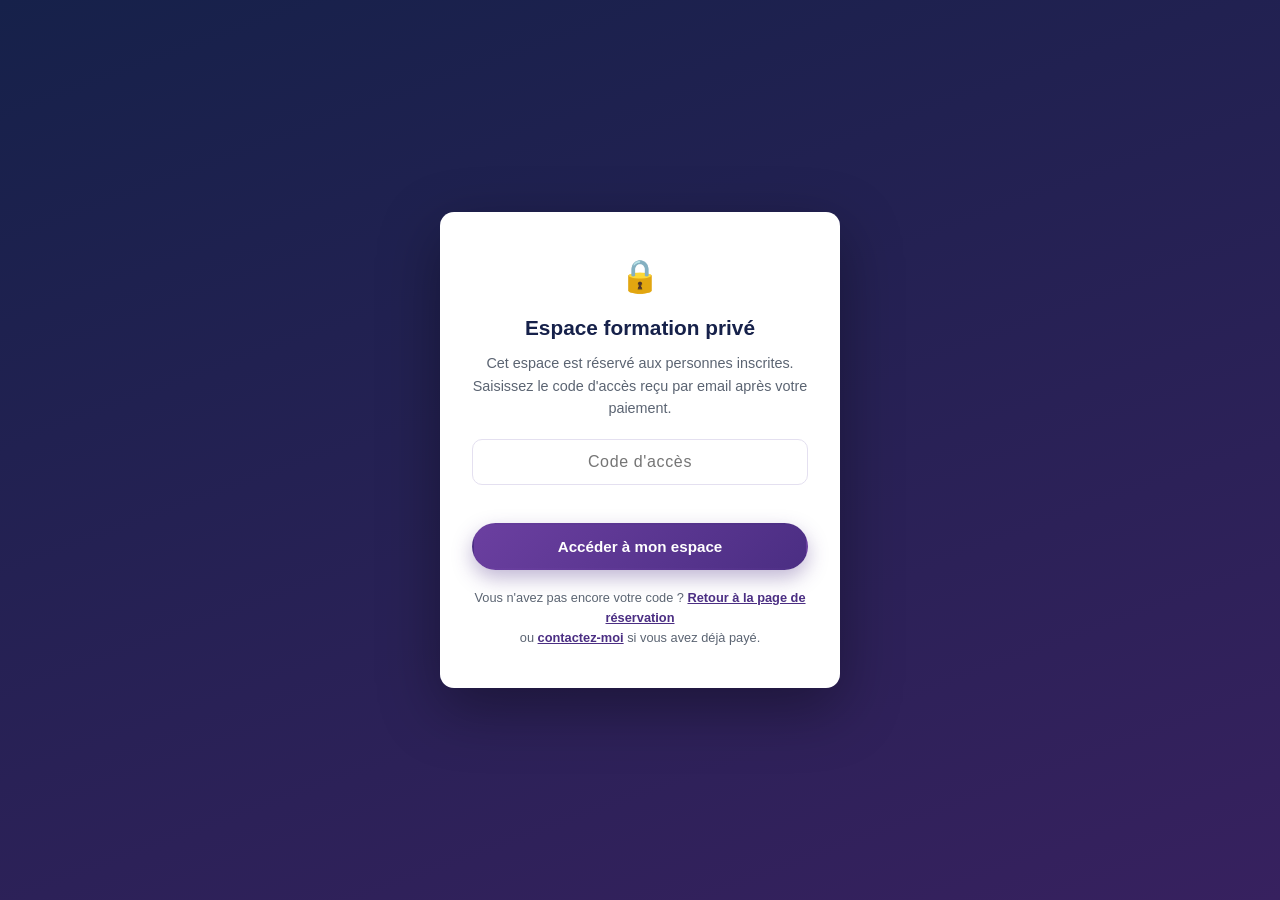
==== espace-prive/index.html @ 680560e0 "Site formation Claude Code & Fly Connectome" ====
<!DOCTYPE html>
<html lang="fr">
<head>
<meta charset="UTF-8">
<meta name="viewport" content="width=device-width, initial-scale=1.0">
<meta name="robots" content="noindex, nofollow, noarchive">
<title>Espace formation privé — michben</title>
<link rel="stylesheet" href="../assets/style.css">
<link rel="icon" href="data:,">
</head>
<body>

<!-- ================= GATE (code d'accès) ================= -->
<div id="gate" class="gate-overlay">
  <div class="gate-card">
    <div class="lock">🔒</div>
    <h1>Espace formation privé</h1>
    <p>Cet espace est réservé aux personnes inscrites. Saisissez le code d'accès reçu par email après votre paiement.</p>
    <form id="gate-form">
      <input type="text" id="gate-input" placeholder="Code d'accès" autocomplete="off" autocapitalize="characters" required>
      <div class="gate-error" id="gate-error"></div>
      <button type="submit" class="btn btn-primary btn-block">Accéder à mon espace</button>
    </form>
    <div class="gate-help">
      Vous n'avez pas encore votre code ? <a href="../index.html">Retour à la page de réservation</a><br>
      ou <a href="mailto:contact@michben.fr">contactez-moi</a> si vous avez déjà payé.
    </div>
  </div>
</div>

<!-- ================= CONTENU PRIVÉ ================= -->
<div id="content" class="private-hidden">

  <header class="private-header">
    <div class="container">
      <a href="../index.html" class="brand"><span class="rocket">🚀</span> michben — Espace formation</a>
      <div style="display:flex; gap:10px; align-items:center;">
        <a href="https://calendly.com/michben" target="_blank" rel="noopener" class="btn btn-outline-light btn-sm">📅 Réserver un créneau</a>
        <button id="logout-btn" class="btn btn-outline-light btn-sm">Se déconnecter</button>
      </div>
    </div>
  </header>

  <main class="container" style="padding-top:30px; padding-bottom:70px;">

    <div class="badge-pill">Bienvenue 👋</div>
    <h1 style="color:var(--navy); margin:0 0 8px;">Votre espace de formation</h1>
    <p style="color:var(--muted); max-width:640px;">Retrouvez ici l'intégralité des modules des deux formations, les fiches à compléter et le lien pour réserver vos séances d'accompagnement.</p>

    <nav class="tabs">
      <button class="tab-btn active" data-tab="tab-f1">💻 Formation 1 — Claude Code</button>
      <button class="tab-btn" data-tab="tab-f2">🪰 Formation 2 — Fly Connectome</button>
      <button class="tab-btn" data-tab="tab-fiches">📝 Fiches à compléter</button>
      <button class="tab-btn" data-tab="tab-suivi">📅 Suivi &amp; rendez-vous</button>
    </nav>

    <!-- ===== FORMATION 1 ===== -->
    <section id="tab-f1" class="tab-panel active">
      <div class="card" style="margin-bottom:24px;">
        <h3>🎯 Objectif de la formation</h3>
        <p style="color:var(--muted); margin:0;">Apprendre à utiliser Claude Code depuis un terminal pour comprendre un projet, créer une structure, générer ou modifier des fichiers, corriger des erreurs, écrire des tests, documenter le travail et suivre l'avancement d'un projet.</p>
      </div>
      <div class="card" style="margin-bottom:24px;">
        <h3>✅ Pré-requis</h3>
        <ul class="check-list">
          <li>Un ordinateur récent et une connexion Internet</li>
          <li>Un compte Claude compatible avec Claude Code</li>
          <li>Un terminal ou une invite de commande</li>
          <li>Un projet à créer ou un dossier de travail</li>
          <li>Aucune expérience avancée en programmation n'est exigée</li>
        </ul>
      </div>

      <details class="module" open>
        <summary><span class="m-num">Module 1</span> Comprendre l'IA et Claude Code</summary>
        <div class="m-body">
          <ul>
            <li>Intelligence artificielle générative</li>
            <li>Modèle de langage, prompt et contexte</li>
            <li>Différence entre conversation et agent de développement</li>
            <li>Notions de fichier, dossier, projet, code source et test</li>
            <li>Importance des sauvegardes et de la vérification humaine</li>
          </ul>
          <p><strong>Exemple de demande efficace :</strong></p>
          <pre><code>Analyse le dossier du projet. Explique sa structure.
Ne modifie aucun fichier pour le moment.
Indique les trois premières étapes possibles.</code></pre>
        </div>
      </details>

      <details class="module">
        <summary><span class="m-num">Module 2</span> Découvrir le terminal</summary>
        <div class="m-body">
          <ul>
            <li>Ouvrir le terminal et identifier le dossier actuel</li>
            <li>Se déplacer dans les dossiers</li>
            <li>Créer un dossier de projet</li>
            <li>Lancer une commande et comprendre une erreur simple</li>
          </ul>
          <p><strong>Commandes de base :</strong></p>
          <pre><code>pwd                  # afficher le dossier actuel
ls                   # afficher le contenu
dir                  # équivalent courant sous Windows
cd nom-du-dossier    # entrer dans un dossier
cd ..                # revenir au dossier parent
mkdir mon-projet     # créer un dossier</code></pre>
        </div>
      </details>

      <details class="module">
        <summary><span class="m-num">Module 3</span> Installation de Claude Code</summary>
        <div class="m-body">
          <p><strong>macOS, Linux ou WSL</strong></p>
          <pre><code>curl -fsSL https://claude.ai/install.sh | bash</code></pre>
          <p><strong>Windows PowerShell</strong></p>
          <pre><code>irm https://claude.ai/install.ps1 | iex</code></pre>
          <p><strong>Windows CMD</strong></p>
          <pre><code>curl -fsSL https://claude.ai/install.cmd -o install.cmd && install.cmd && del install.cmd</code></pre>
          <p><strong>Autres méthodes possibles</strong></p>
          <pre><code>winget install Anthropic.ClaudeCode
brew install --cask claude-code</code></pre>
          <p><strong>Vérification</strong></p>
          <pre><code>claude --version
claude doctor</code></pre>
          <p style="font-size:0.85rem;">Les commandes et conditions d'accès peuvent évoluer : vérifiez la documentation officielle le jour de l'installation.</p>
        </div>
      </details>

      <details class="module">
        <summary><span class="m-num">Module 4</span> Première utilisation</summary>
        <div class="m-body">
          <pre><code>claude</code></pre>
          <p><strong>Exemples de demandes :</strong></p>
          <ul>
            <li>Explique-moi ce que fait ce projet</li>
            <li>Présente-moi la structure des dossiers</li>
            <li>Quelles technologies sont utilisées ?</li>
            <li>Ne modifie aucun fichier. Commence par analyser le projet.</li>
          </ul>
        </div>
      </details>

      <details class="module">
        <summary><span class="m-num">Module 5</span> Déterminer le projet</summary>
        <div class="m-body">
          <p>Avant de créer, on définit le nom, l'objectif, le public, les fonctionnalités, les contraintes et la première version réaliste du projet.</p>
          <p><em>Exemple : une application de tâches permettant d'ajouter, afficher et terminer des tâches. Les notifications et la synchronisation pourront être ajoutées plus tard.</em></p>
        </div>
      </details>

      <details class="module">
        <summary><span class="m-num">Module 6</span> Créer et configurer le projet</summary>
        <div class="m-body">
          <pre><code>mkdir mon-premier-projet
cd mon-premier-projet
claude</code></pre>
          <p><strong>Prompt de démarrage recommandé :</strong></p>
          <pre><code>Tu es mon assistant de développement.
Je suis débutant en informatique. Analyse le dossier actuel sans modifier de fichier.
Mon objectif est de créer une application simple de gestion de tâches.
Propose une structure, les technologies adaptées et les difficultés possibles.
Attends ma validation avant de créer ou modifier des fichiers.</code></pre>
          <p><strong>Fichier CLAUDE.md recommandé :</strong></p>
          <pre><code># Instructions du projet
- Expliquer les modifications avant de les appliquer.
- Ne jamais supprimer un fichier sans confirmation.
- Écrire du code compréhensible par un débutant.
- Mettre à jour la documentation.
- Exécuter les tests après chaque modification importante.
- Signaler les erreurs sans les dissimuler.</code></pre>
        </div>
      </details>

      <details class="module">
        <summary><span class="m-num">Module 7</span> Formuler de bonnes demandes</summary>
        <div class="m-body">
          <p>Une bonne demande contient le contexte, l'objectif, les contraintes, le résultat attendu et une demande de validation.</p>
          <pre><code>Contexte : application de gestion de tâches.
Objectif : ajouter un filtre pour les tâches terminées.
Contraintes : conserver l'interface et ne pas modifier la base de données.
Résultat : code, explication, test et mise à jour du README.
Commence par analyser les fichiers et proposer un plan.</code></pre>
        </div>
      </details>

      <details class="module">
        <summary><span class="m-num">Module 8</span> Exercices pratiques</summary>
        <div class="m-body">
          <p><strong>Exercice 1 — Créer une page d'accueil</strong></p>
          <pre><code>Crée une page d'accueil simple avec un titre, une description,
un bouton principal et une mise en page adaptée aux petits écrans.</code></pre>
          <p><strong>Exercice 2 — Ajouter un formulaire</strong></p>
          <pre><code>Ajoute un formulaire de création de tâche.
Refuse les tâches vides, affiche un message clair et ajoute un test.</code></pre>
          <p><strong>Exercice 3 — Corriger une erreur</strong></p>
          <pre><code>Une tâche vide peut être enregistrée. Analyse la cause,
propose une correction et ajoute un test correspondant.</code></pre>
        </div>
      </details>

      <details class="module">
        <summary><span class="m-num">Module 9</span> Tests et vérification</summary>
        <div class="m-body">
          <ul>
            <li>Analyser les tests existants</li>
            <li>Exécuter les tests</li>
            <li>Ajouter des tests pour les fonctionnalités principales</li>
            <li>Vérifier qu'une modification ne casse pas l'existant</li>
            <li>Demander une explication simple en cas d'erreur</li>
          </ul>
        </div>
      </details>

      <details class="module">
        <summary><span class="m-num">Module 10</span> Suivi du projet et Git</summary>
        <div class="m-body">
          <table>
            <tr><th>Élément</th><th>Statut</th><th>Commentaire</th></tr>
            <tr><td>Définition du projet</td><td>Terminé</td><td>Objectif validé</td></tr>
            <tr><td>Structure des dossiers</td><td>En cours</td><td>À vérifier</td></tr>
            <tr><td>Page d'accueil</td><td>À faire</td><td>Première fonctionnalité</td></tr>
            <tr><td>Tests</td><td>À faire</td><td>Prévoir trois tests</td></tr>
            <tr><td>Documentation</td><td>En cours</td><td>README à compléter</td></tr>
          </table>
          <pre><code>git init
git status
git add .
git commit -m "Création initiale du projet"</code></pre>
          <p><strong>Commandes Claude Code utiles :</strong></p>
          <pre><code>/help
/clear
/login
/exit

claude
claude "explique ce projet"
claude -p "explique cette fonction"
claude -c
claude -r</code></pre>
        </div>
      </details>

      <div class="card" style="border-color: var(--red);">
        <h3>🛡️ Sécurité</h3>
        <ul class="check-list">
          <li>Ne jamais partager une clé API ou un mot de passe</li>
          <li>Vérifier les fichiers avant une suppression</li>
          <li>Faire une sauvegarde avant une modification importante</li>
          <li>Ne pas exécuter aveuglément une commande inconnue</li>
          <li>Contrôler les modifications générées par l'IA</li>
          <li>Tester le projet après chaque étape</li>
        </ul>
      </div>
    </section>

    <!-- ===== FORMATION 2 ===== -->
    <section id="tab-f2" class="tab-panel">
      <div class="card" style="margin-bottom:24px;">
        <h3>ℹ️ Clarification</h3>
        <p style="color:var(--muted); margin:0;">Le terme « Fly Connectome » peut désigner les données de connectome de la drosophile, l'écosystème FlyWire, un modèle de simulation ou un environnement logiciel spécifique. Ce support présente les principes généraux du connectome de la mouche et de l'IA bio-inspirée. L'environnement exact est précisé ensemble lors de la préparation de la formation.</p>
      </div>

      <div class="card" style="margin-bottom:24px;">
        <h3>🎯 Objectifs</h3>
        <ul class="check-list">
          <li>Comprendre ce qu'est un connectome</li>
          <li>Représenter des connexions neuronales sous forme de graphe</li>
          <li>Comprendre les principes de l'IA bio-inspirée</li>
          <li>Installer et explorer un environnement de travail</li>
          <li>Réaliser une première simulation guidée</li>
          <li>Comprendre l'apprentissage par imitation et par renforcement</li>
          <li>Identifier les limites scientifiques et techniques</li>
        </ul>
      </div>

      <details class="module" open>
        <summary><span class="m-num">Module 1</span> Comprendre le connectome</summary>
        <div class="m-body">
          <p>Un connectome représente les connexions entre les neurones d'un système nerveux. On peut le comparer à une carte : les neurones sont les villes, les synapses sont les routes et les flèches indiquent le sens de circulation. Cette carte ne décrit cependant pas toute l'activité biologique du cerveau.</p>
          <pre><code>G = (V, E)

V  : ensemble des neurones
E  : ensemble des connexions
Wij : poids ou importance d'une connexion entre i et j</code></pre>
        </div>
      </details>

      <details class="module">
        <summary><span class="m-num">Module 2</span> IA bio-inspirée</summary>
        <div class="m-body">
          <table>
            <tr><th>Biologie</th><th>Représentation informatique simplifiée</th></tr>
            <tr><td>Neurone</td><td>Nœud du graphe</td></tr>
            <tr><td>Synapse</td><td>Arête ou connexion</td></tr>
            <tr><td>Signal neuronal</td><td>Valeur numérique</td></tr>
            <tr><td>Neurone sensoriel</td><td>Entrée du modèle</td></tr>
            <tr><td>Neurone moteur</td><td>Sortie du modèle</td></tr>
            <tr><td>Mouvement</td><td>Action simulée</td></tr>
            <tr><td>Récompense</td><td>Signal d'apprentissage</td></tr>
          </table>
        </div>
      </details>

      <details class="module">
        <summary><span class="m-num">Module 3</span> Architecture simplifiée</summary>
        <div class="m-body">
          <pre><code>Observation de l'environnement
        ↓
  Encodage numérique
        ↓
  Neurones afférents
        ↓
  Propagation dans le graphe
        ↓
  Neurones intrinsèques
        ↓
  Neurones efférents
        ↓
  Actions motrices
        ↓
  Mouche virtuelle</code></pre>
          <p>Les neurones afférents reçoivent les informations sensorielles, les neurones intrinsèques traitent et transmettent les informations, et les neurones efférents produisent les commandes motrices.</p>
        </div>
      </details>

      <details class="module">
        <summary><span class="m-num">Module 4</span> Installation de l'environnement</summary>
        <div class="m-body">
          <p>La procédure exacte dépend du logiciel ou du dépôt utilisé (système d'exploitation, mémoire, processeur, carte graphique, pilotes, version de Python, accès aux données, espace disque).</p>
          <pre><code>python -m venv fly-connectome-env

# Windows PowerShell
fly-connectome-env\Scripts\Activate.ps1

# macOS / Linux
source fly-connectome-env/bin/activate

python -m pip install --upgrade pip</code></pre>
          <p><strong>Organisation recommandée :</strong></p>
          <pre><code>fly-connectome-project/
├── README.md
├── requirements.txt
├── data/
├── notebooks/
├── src/
├── models/
├── results/
├── scripts/
└── docs/</code></pre>
        </div>
      </details>

      <details class="module">
        <summary><span class="m-num">Module 5</span> Projet pédagogique simplifié</summary>
        <div class="m-body">
          <p><strong>Projet proposé :</strong> construire un mini-agent inspiré d'un circuit neuronal de mouche, capable de choisir entre avancer, tourner à gauche ou tourner à droite dans un environnement simple.</p>
          <p><strong>Entrées :</strong> distance devant l'agent, obstacle à gauche, obstacle à droite, direction cible.<br>
          <strong>Sorties :</strong> avancer, tourner à gauche, tourner à droite ou s'arrêter.</p>
          <ul>
            <li>Créer le graphe</li>
            <li>Définir les connexions</li>
            <li>Envoyer une observation</li>
            <li>Propager l'information</li>
            <li>Produire une action</li>
            <li>Simuler le déplacement</li>
            <li>Mesurer la réussite</li>
            <li>Améliorer les poids</li>
          </ul>
          <pre><code>observation = lire_observation()
signal_sensoriel = encoder(observation)
message = matrice_connectome @ etat_neuronal
etat_neuronal = mise_a_jour(message, signal_sensoriel)
action = decoder(etat_neuronal)
environnement.executer(action)
recompense = environnement.calculer_recompense()</code></pre>
        </div>
      </details>

      <details class="module">
        <summary><span class="m-num">Module 6</span> Apprentissage</summary>
        <div class="m-body">
          <p>L'apprentissage <strong>par imitation</strong> reproduit les actions d'un contrôleur existant. L'apprentissage <strong>par renforcement</strong> fonctionne par cycles : observation, action, réaction de l'environnement, récompense et ajustement du comportement.</p>
          <p><em>Exemple : une trajectoire stable reçoit une récompense positive, tandis qu'une collision ou une perte d'équilibre entraîne une pénalité.</em></p>
        </div>
      </details>

      <details class="module">
        <summary><span class="m-num">Module 7</span> Visualisation et expérimentation</summary>
        <div class="m-body">
          <p>La visualisation aide à repérer les neurones, les groupes fonctionnels, les connexions principales et la circulation de l'information. Elle ne constitue pas à elle seule une preuve scientifique.</p>
          <p>Chaque expérience doit préciser une question, une hypothèse, une configuration, une mesure et une conclusion.</p>
          <table>
            <tr><th>Modèle</th><th>Structure</th></tr>
            <tr><td>A</td><td>Graphe inspiré du connectome</td></tr>
            <tr><td>B</td><td>Graphe aléatoire</td></tr>
            <tr><td>C</td><td>Réseau dense classique</td></tr>
          </table>
          <p style="font-size:0.85rem;">Mesures possibles : temps d'apprentissage, erreur de trajectoire, stabilité du mouvement, nombre d'épisodes réussis, mémoire utilisée, temps de calcul.</p>
        </div>
      </details>

      <details class="module">
        <summary><span class="m-num">Module 8</span> Limites</summary>
        <div class="m-body">
          <ul>
            <li>Un connectome décrit une structure, pas toute l'activité cérébrale</li>
            <li>Les données biologiques peuvent être incomplètes ou évoluer</li>
            <li>Une simulation n'est pas un cerveau réel</li>
            <li>Les performances dépendent des données et de l'entraînement</li>
            <li>La puissance informatique nécessaire peut être importante</li>
            <li>Le terme Fly Connectome doit être défini précisément selon le projet</li>
          </ul>
        </div>
      </details>
    </section>

    <!-- ===== FICHES ===== -->
    <section id="tab-fiches" class="tab-panel">
      <div class="card" style="margin-bottom:24px; display:flex; justify-content:space-between; align-items:center; flex-wrap:wrap; gap:12px;">
        <div>
          <h3 style="margin-bottom:4px;">📝 Vos fiches de formation</h3>
          <p style="color:var(--muted); margin:0; font-size:0.9rem;">Elles se sauvegardent automatiquement dans votre navigateur. Téléchargez-les à tout moment.</p>
        </div>
        <div style="text-align:right;">
          <button id="download-fiches" class="btn btn-primary btn-sm">⬇️ Télécharger mes fiches</button>
          <div class="save-hint" id="fiches-save-hint"></div>
        </div>
      </div>

      <div class="fiche-card">
        <h3>Fiche de préparation</h3>
        <p class="fiche-desc">À remplir avant votre première séance.</p>
        <div class="fiche-field"><label>Système d'exploitation</label><input type="text" data-fiche-field="prep_os"></div>
        <div class="fiche-field"><label>Niveau en informatique</label><input type="text" data-fiche-field="prep_niveau"></div>
        <div class="fiche-field"><label>Compte Claude disponible</label><input type="text" data-fiche-field="prep_compte"></div>
        <div class="fiche-field"><label>Projet souhaité</label><input type="text" data-fiche-field="prep_projet"></div>
        <div class="fiche-field"><label>Logiciel ou dépôt Fly Connectome utilisé</label><input type="text" data-fiche-field="prep_fly"></div>
        <div class="fiche-field"><label>Carte graphique disponible</label><input type="text" data-fiche-field="prep_gpu"></div>
        <div class="fiche-field"><label>Objectif de la formation</label><textarea rows="2" data-fiche-field="prep_objectif"></textarea></div>
      </div>

      <div class="fiche-card">
        <h3>Fiche de détermination du projet</h3>
        <div class="fiche-field"><label>Nom du projet</label><input type="text" data-fiche-field="det_nom"></div>
        <div class="fiche-field"><label>Objectif</label><textarea rows="2" data-fiche-field="det_objectif"></textarea></div>
        <div class="fiche-field"><label>Public concerné</label><input type="text" data-fiche-field="det_public"></div>
        <div class="fiche-field"><label>Problème résolu</label><textarea rows="2" data-fiche-field="det_probleme"></textarea></div>
        <div class="fiche-field"><label>Fonctionnalités principales</label><textarea rows="2" data-fiche-field="det_fonctionnalites"></textarea></div>
        <div class="fiche-field"><label>Contraintes</label><textarea rows="2" data-fiche-field="det_contraintes"></textarea></div>
        <div class="fiche-field"><label>Risques</label><textarea rows="2" data-fiche-field="det_risques"></textarea></div>
        <div class="fiche-field"><label>Première version</label><textarea rows="2" data-fiche-field="det_v1"></textarea></div>
        <div class="fiche-field"><label>Améliorations futures</label><textarea rows="2" data-fiche-field="det_futures"></textarea></div>
      </div>

      <div class="fiche-card">
        <h3>Fiche de suivi de séance</h3>
        <div class="fiche-field"><label>Date</label><input type="text" data-fiche-field="suivi_date"></div>
        <div class="fiche-field"><label>Objectif de la séance</label><input type="text" data-fiche-field="suivi_objectif"></div>
        <div class="fiche-field"><label>Travail effectué</label><textarea rows="2" data-fiche-field="suivi_travail"></textarea></div>
        <div class="fiche-field"><label>Fichiers modifiés</label><input type="text" data-fiche-field="suivi_fichiers"></div>
        <div class="fiche-field"><label>Tests réalisés</label><input type="text" data-fiche-field="suivi_tests"></div>
        <div class="fiche-field"><label>Problèmes rencontrés</label><textarea rows="2" data-fiche-field="suivi_problemes"></textarea></div>
        <div class="fiche-field"><label>Solutions appliquées</label><textarea rows="2" data-fiche-field="suivi_solutions"></textarea></div>
        <div class="fiche-field"><label>Prochaine étape</label><input type="text" data-fiche-field="suivi_prochaine"></div>
      </div>

      <div class="fiche-card">
        <h3>Fiche de demande à l'IA</h3>
        <p class="fiche-desc">À remplir avant de formuler une demande à Claude Code — vous pouvez ensuite copier ce contenu dans votre terminal.</p>
        <div class="fiche-field"><label>Contexte</label><textarea rows="2" data-fiche-field="ia_contexte"></textarea></div>
        <div class="fiche-field"><label>Objectif</label><textarea rows="2" data-fiche-field="ia_objectif"></textarea></div>
        <div class="fiche-field"><label>Fichiers concernés</label><input type="text" data-fiche-field="ia_fichiers"></div>
        <div class="fiche-field"><label>Contraintes</label><textarea rows="2" data-fiche-field="ia_contraintes"></textarea></div>
        <div class="fiche-field"><label>Résultat souhaité</label><textarea rows="2" data-fiche-field="ia_resultat"></textarea></div>
        <div class="fiche-field"><label>Niveau d'explication souhaité</label><input type="text" data-fiche-field="ia_niveau"></div>
        <div class="fiche-field"><label>Modification immédiate (Oui / Non)</label><input type="text" data-fiche-field="ia_modif"></div>
      </div>
    </section>

    <!-- ===== SUIVI ===== -->
    <section id="tab-suivi" class="tab-panel">
      <div class="card" style="text-align:center; padding:44px 30px;">
        <h3 style="justify-content:center;">📅 Réserver une séance d'accompagnement</h3>
        <p style="color:var(--muted); max-width:480px; margin:0 auto 22px;">Planifiez vos séances de formation ou de suivi directement via Calendly.</p>
        <a href="https://calendly.com/michben" target="_blank" rel="noopener" class="btn btn-primary">📅 Ouvrir Calendly</a>
      </div>
      <div class="card" style="margin-top:22px;">
        <h3>✉️ Besoin d'aide ?</h3>
        <p style="color:var(--muted); margin:0;">Pour toute question sur la formation ou votre accès, écrivez à <a href="mailto:contact@michben.fr" style="color:var(--purple); font-weight:700;">contact@michben.fr</a>.</p>
      </div>
    </section>

  </main>
</div>

<script src="app.js"></script>
</body>
</html>
---- assets/style.css ----
:root {
  --purple: #4B2E83;
  --purple-dark: #37215F;
  --purple-light: #6B3FA0;
  --navy: #16214A;
  --green: #1E8E3E;
  --red: #C62828;
  --bg: #FFFFFF;
  --bg-soft: #F5F3FA;
  --bg-navy: #101a38;
  --text: #1F2430;
  --muted: #5B6472;
  --border: #E4E0F0;
  --radius: 14px;
  --shadow: 0 10px 30px rgba(27, 16, 63, 0.10);
}

* { box-sizing: border-box; }

html { scroll-behavior: smooth; }

body {
  margin: 0;
  font-family: -apple-system, BlinkMacSystemFont, "Segoe UI", Roboto, Helvetica, Arial, sans-serif;
  color: var(--text);
  background: var(--bg);
  line-height: 1.55;
}

img { max-width: 100%; display: block; }
a { color: inherit; }

.container {
  width: 100%;
  max-width: 1080px;
  margin: 0 auto;
  padding: 0 20px;
}

/* Header */
.site-header {
  position: sticky;
  top: 0;
  z-index: 50;
  background: rgba(255,255,255,0.92);
  backdrop-filter: blur(8px);
  border-bottom: 1px solid var(--border);
}
.site-header .container {
  display: flex;
  align-items: center;
  justify-content: space-between;
  height: 68px;
}
.brand {
  display: flex;
  align-items: center;
  gap: 8px;
  font-weight: 800;
  font-size: 1.15rem;
  color: var(--navy);
  text-decoration: none;
}
.brand .rocket { font-size: 1.2rem; }
.nav-links {
  display: flex;
  gap: 26px;
  list-style: none;
  margin: 0;
  padding: 0;
}
.nav-links a {
  text-decoration: none;
  color: var(--navy);
  font-weight: 600;
  font-size: 0.95rem;
}
.nav-links a:hover { color: var(--purple); }
.nav-cta { display: flex; gap: 10px; align-items: center; }
.nav-toggle { display: none; }

@media (max-width: 760px) {
  .nav-links { display: none; }
}

/* Buttons */
.btn {
  display: inline-flex;
  align-items: center;
  justify-content: center;
  gap: 8px;
  padding: 13px 22px;
  border-radius: 999px;
  font-weight: 700;
  font-size: 0.95rem;
  text-decoration: none;
  border: 2px solid transparent;
  cursor: pointer;
  transition: transform 0.15s ease, box-shadow 0.15s ease, opacity 0.15s ease;
  white-space: nowrap;
}
.btn:hover { transform: translateY(-1px); }
.btn-primary {
  background: linear-gradient(135deg, var(--purple-light), var(--purple));
  color: #fff;
  box-shadow: 0 8px 20px rgba(75,46,131,0.35);
}
.btn-primary:hover { box-shadow: 0 12px 26px rgba(75,46,131,0.45); }
.btn-secondary {
  background: #fff;
  color: var(--navy);
  border-color: var(--border);
}
.btn-secondary:hover { border-color: var(--purple); color: var(--purple); }
.btn-outline-light {
  background: transparent;
  color: #fff;
  border-color: rgba(255,255,255,0.55);
}
.btn-outline-light:hover { background: rgba(255,255,255,0.12); }
.btn-block { width: 100%; }
.btn-sm { padding: 9px 16px; font-size: 0.85rem; }

/* Hero */
.hero {
  background: radial-gradient(1100px 500px at 50% -10%, rgba(107,63,160,0.18), transparent),
              linear-gradient(180deg, #ffffff, var(--bg-soft));
  padding: 68px 0 60px;
  text-align: center;
}
.eyebrow {
  display: inline-flex;
  align-items: center;
  gap: 8px;
  background: #fff;
  border: 1px solid var(--border);
  color: var(--purple);
  font-weight: 700;
  font-size: 0.82rem;
  padding: 6px 14px;
  border-radius: 999px;
  margin-bottom: 18px;
  box-shadow: var(--shadow);
}
.hero h1 {
  font-size: clamp(1.9rem, 4.2vw, 3rem);
  line-height: 1.15;
  margin: 0 0 16px;
  color: var(--navy);
  font-weight: 800;
}
.hero h1 .accent { color: var(--purple); }
.hero p.lead {
  max-width: 640px;
  margin: 0 auto 30px;
  font-size: 1.1rem;
  color: var(--muted);
}
.hero-ctas {
  display: flex;
  gap: 14px;
  justify-content: center;
  flex-wrap: wrap;
  margin-bottom: 18px;
}
.hero-note {
  font-size: 0.85rem;
  color: var(--muted);
}

/* Sections */
section { padding: 70px 0; }
.section-soft { background: var(--bg-soft); }
.section-head {
  text-align: center;
  max-width: 640px;
  margin: 0 auto 44px;
}
.section-head .tag {
  color: var(--purple);
  font-weight: 700;
  font-size: 0.82rem;
  text-transform: uppercase;
  letter-spacing: 0.06em;
}
.section-head h2 {
  font-size: clamp(1.5rem, 3vw, 2.1rem);
  color: var(--navy);
  margin: 8px 0 10px;
  font-weight: 800;
}
.section-head p { color: var(--muted); margin: 0; }

/* Grids / cards */
.grid-2 { display: grid; grid-template-columns: 1fr 1fr; gap: 22px; }
.grid-3 { display: grid; grid-template-columns: repeat(3, 1fr); gap: 22px; }
.grid-4 { display: grid; grid-template-columns: repeat(4, 1fr); gap: 18px; }
@media (max-width: 900px) {
  .grid-3 { grid-template-columns: 1fr; }
  .grid-2 { grid-template-columns: 1fr; }
  .grid-4 { grid-template-columns: 1fr 1fr; }
}

.card {
  background: #fff;
  border: 1px solid var(--border);
  border-radius: var(--radius);
  padding: 28px;
  box-shadow: var(--shadow);
}
.card h3 {
  color: var(--navy);
  margin: 0 0 12px;
  font-size: 1.2rem;
  display: flex;
  align-items: center;
  gap: 10px;
}
.card ul { margin: 0; padding-left: 1.1em; color: var(--muted); }
.card ul li { margin-bottom: 6px; }
.icon-badge {
  width: 40px;
  height: 40px;
  border-radius: 12px;
  display: inline-flex;
  align-items: center;
  justify-content: center;
  font-size: 1.2rem;
  background: var(--bg-soft);
  flex-shrink: 0;
}

/* Public checklist */
.check-list { list-style: none; margin: 0; padding: 0; }
.check-list li {
  display: flex;
  gap: 10px;
  align-items: flex-start;
  margin-bottom: 10px;
  color: var(--text);
}
.check-list li::before {
  content: "✓";
  color: var(--green);
  font-weight: 800;
  flex-shrink: 0;
}

/* Pricing */
.price-card {
  position: relative;
  background: #fff;
  border: 1px solid var(--border);
  border-radius: var(--radius);
  padding: 30px 26px;
  box-shadow: var(--shadow);
  display: flex;
  flex-direction: column;
  text-align: center;
}
.price-card.featured {
  border: 2px solid var(--purple);
  transform: translateY(-6px);
}
.price-badge {
  position: absolute;
  top: -14px;
  left: 50%;
  transform: translateX(-50%);
  background: var(--red);
  color: #fff;
  font-size: 0.75rem;
  font-weight: 800;
  padding: 5px 14px;
  border-radius: 999px;
  white-space: nowrap;
}
.price-card h3 { color: var(--navy); margin: 6px 0 4px; font-size: 1.1rem; }
.price-card .price {
  font-size: 2.4rem;
  font-weight: 800;
  color: var(--purple);
  margin: 10px 0 2px;
}
.price-card .price small { font-size: 1rem; color: var(--muted); font-weight: 600; }
.price-card .old-price {
  color: var(--muted);
  text-decoration: line-through;
  font-size: 0.95rem;
}
.price-card ul {
  list-style: none;
  padding: 0;
  margin: 18px 0 22px;
  text-align: left;
  color: var(--muted);
  flex-grow: 1;
}
.price-card ul li {
  padding: 6px 0;
  border-bottom: 1px dashed var(--border);
}
.price-card ul li:last-child { border-bottom: none; }

/* Steps */
.steps { display: grid; grid-template-columns: repeat(4, 1fr); gap: 20px; }
@media (max-width: 900px) { .steps { grid-template-columns: 1fr 1fr; } }
@media (max-width: 560px) { .steps { grid-template-columns: 1fr; } }
.step {
  background: #fff;
  border: 1px solid var(--border);
  border-radius: var(--radius);
  padding: 22px;
  text-align: center;
}
.step .num {
  width: 34px; height: 34px;
  border-radius: 50%;
  background: var(--purple);
  color: #fff;
  display: inline-flex;
  align-items: center;
  justify-content: center;
  font-weight: 800;
  margin-bottom: 12px;
}
.step h4 { margin: 0 0 6px; color: var(--navy); font-size: 1rem; }
.step p { margin: 0; color: var(--muted); font-size: 0.9rem; }

/* CTA banner */
.cta-banner {
  background: linear-gradient(135deg, var(--navy), var(--purple-dark));
  color: #fff;
  border-radius: 20px;
  padding: 50px 34px;
  text-align: center;
}
.cta-banner h2 { margin: 0 0 12px; font-size: clamp(1.4rem, 3vw, 2rem); }
.cta-banner p { color: rgba(255,255,255,0.82); max-width: 560px; margin: 0 auto 26px; }

/* FAQ */
.faq-item {
  border: 1px solid var(--border);
  border-radius: 12px;
  margin-bottom: 12px;
  overflow: hidden;
  background: #fff;
}
.faq-item summary {
  padding: 16px 20px;
  font-weight: 700;
  color: var(--navy);
  cursor: pointer;
  list-style: none;
  display: flex;
  justify-content: space-between;
  align-items: center;
}
.faq-item summary::-webkit-details-marker { display: none; }
.faq-item summary::after { content: "+"; color: var(--purple); font-size: 1.3rem; }
.faq-item[open] summary::after { content: "−"; }
.faq-item .faq-body { padding: 0 20px 18px; color: var(--muted); }

/* Footer */
.site-footer {
  background: var(--bg-navy);
  color: rgba(255,255,255,0.75);
  padding: 46px 0 30px;
  font-size: 0.9rem;
}
.footer-grid {
  display: flex;
  justify-content: space-between;
  gap: 24px;
  flex-wrap: wrap;
  margin-bottom: 22px;
}
.footer-grid .brand { color: #fff; }
.footer-note {
  border-top: 1px solid rgba(255,255,255,0.12);
  padding-top: 18px;
  font-size: 0.8rem;
  color: rgba(255,255,255,0.55);
}
.site-footer a { text-decoration: none; }
.site-footer a:hover { color: #fff; }

.badge-pill {
  display: inline-block;
  background: var(--bg-soft);
  color: var(--purple);
  font-weight: 700;
  font-size: 0.75rem;
  padding: 4px 10px;
  border-radius: 999px;
  margin-bottom: 10px;
}

/* ---- Espace privé : passcode gate ---- */
.gate-overlay {
  position: fixed;
  inset: 0;
  z-index: 200;
  display: flex;
  align-items: center;
  justify-content: center;
  background: linear-gradient(160deg, var(--navy), var(--purple-dark));
  padding: 20px;
}
.gate-card {
  background: #fff;
  border-radius: var(--radius);
  padding: 40px 32px;
  max-width: 400px;
  width: 100%;
  text-align: center;
  box-shadow: 0 20px 60px rgba(0,0,0,0.35);
}
.gate-card .lock { font-size: 2rem; margin-bottom: 10px; }
.gate-card h1 { font-size: 1.3rem; color: var(--navy); margin: 0 0 8px; }
.gate-card p { color: var(--muted); font-size: 0.9rem; margin: 0 0 20px; }
.gate-card input[type="text"], .gate-card input[type="password"] {
  width: 100%;
  padding: 13px 16px;
  border: 1px solid var(--border);
  border-radius: 10px;
  font-size: 1rem;
  margin-bottom: 12px;
  text-align: center;
  letter-spacing: 0.04em;
}
.gate-card input:focus { outline: 2px solid var(--purple-light); }
.gate-error {
  color: var(--red);
  font-size: 0.85rem;
  min-height: 18px;
  margin-bottom: 8px;
}
.gate-help {
  margin-top: 18px;
  font-size: 0.8rem;
  color: var(--muted);
}
.gate-help a { color: var(--purple); font-weight: 600; }

/* ---- Espace privé : layout ---- */
.private-hidden { display: none !important; }
.private-header {
  background: var(--navy);
  color: #fff;
  padding: 16px 0;
}
.private-header .container {
  display: flex;
  align-items: center;
  justify-content: space-between;
  flex-wrap: wrap;
  gap: 12px;
}
.private-header .brand { color: #fff; }
.tabs {
  display: flex;
  gap: 8px;
  flex-wrap: wrap;
  margin: 26px 0 34px;
  border-bottom: 1px solid var(--border);
  padding-bottom: 14px;
}
.tab-btn {
  background: var(--bg-soft);
  border: 1px solid var(--border);
  color: var(--navy);
  font-weight: 700;
  font-size: 0.88rem;
  padding: 10px 18px;
  border-radius: 999px;
  cursor: pointer;
}
.tab-btn.active {
  background: var(--purple);
  color: #fff;
  border-color: var(--purple);
}
.tab-panel { display: none; }
.tab-panel.active { display: block; }

.module {
  background: #fff;
  border: 1px solid var(--border);
  border-radius: 12px;
  margin-bottom: 12px;
  overflow: hidden;
}
.module summary {
  padding: 16px 20px;
  font-weight: 700;
  color: var(--navy);
  cursor: pointer;
  list-style: none;
  display: flex;
  align-items: center;
  gap: 10px;
}
.module summary::-webkit-details-marker { display: none; }
.module summary .m-num {
  background: var(--bg-soft);
  color: var(--purple);
  font-size: 0.8rem;
  font-weight: 800;
  padding: 3px 9px;
  border-radius: 999px;
}
.module .m-body { padding: 0 20px 20px 20px; color: var(--text); }
.module .m-body ul { padding-left: 1.1em; color: var(--muted); }
.module .m-body p { color: var(--muted); }
.module pre {
  background: #14172b;
  color: #d7e0ff;
  padding: 14px 16px;
  border-radius: 10px;
  overflow-x: auto;
  font-size: 0.85rem;
  line-height: 1.5;
}
.module code { font-family: "SFMono-Regular", Consolas, Menlo, monospace; }
.inline-code {
  background: var(--bg-soft);
  padding: 2px 6px;
  border-radius: 6px;
  font-family: Consolas, Menlo, monospace;
  font-size: 0.85em;
}
.module table {
  width: 100%;
  border-collapse: collapse;
  margin: 10px 0;
  font-size: 0.9rem;
}
.module table th, .module table td {
  border: 1px solid var(--border);
  padding: 8px 10px;
  text-align: left;
}
.module table th { background: var(--bg-soft); color: var(--navy); }

.fiche-card {
  background: #fff;
  border: 1px solid var(--border);
  border-radius: var(--radius);
  padding: 26px;
  margin-bottom: 22px;
  box-shadow: var(--shadow);
}
.fiche-card h3 { color: var(--navy); margin: 0 0 6px; }
.fiche-card .fiche-desc { color: var(--muted); font-size: 0.88rem; margin: 0 0 16px; }
.fiche-field { margin-bottom: 14px; }
.fiche-field label {
  display: block;
  font-weight: 700;
  font-size: 0.85rem;
  color: var(--navy);
  margin-bottom: 6px;
}
.fiche-field input[type="text"], .fiche-field textarea {
  width: 100%;
  padding: 10px 12px;
  border: 1px solid var(--border);
  border-radius: 8px;
  font-size: 0.92rem;
  font-family: inherit;
  resize: vertical;
}
.fiche-actions { display: flex; gap: 10px; flex-wrap: wrap; margin-top: 8px; }
.save-hint { font-size: 0.8rem; color: var(--green); min-height: 16px; }
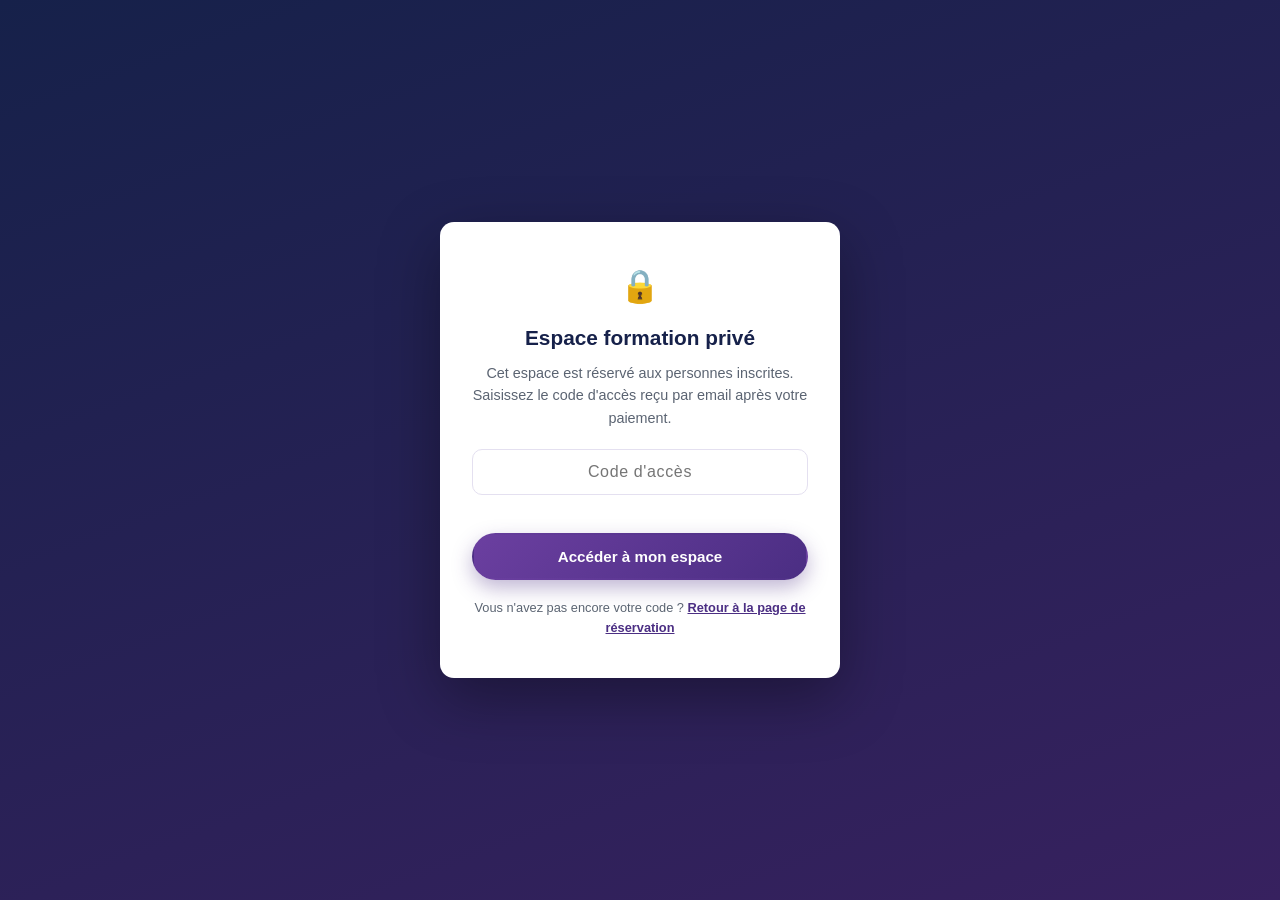
==== commit 620d6bf8: "Retrait de l'email et du telephone affiches publiquement (contact via Calendly uniquement)" ====
--- a/espace-prive/index.html
+++ b/espace-prive/index.html
@@ -6,7 +6,7 @@
 <meta name="robots" content="noindex, nofollow, noarchive">
 <title>Espace formation privé — michben</title>
 <link rel="stylesheet" href="../assets/style.css">
-<link rel="icon" href="data:,">
+<link rel="icon" type="image/png" href="../assets/logo.png">
 </head>
 <body>
 
@@ -22,8 +22,7 @@
       <button type="submit" class="btn btn-primary btn-block">Accéder à mon espace</button>
     </form>
     <div class="gate-help">
-      Vous n'avez pas encore votre code ? <a href="../index.html">Retour à la page de réservation</a><br>
-      ou <a href="mailto:contact@michben.fr">contactez-moi</a> si vous avez déjà payé.
+      Vous n'avez pas encore votre code ? <a href="../index.html">Retour à la page de réservation</a>
     </div>
   </div>
 </div>
@@ -33,7 +32,7 @@
 
   <header class="private-header">
     <div class="container">
-      <a href="../index.html" class="brand"><span class="rocket">🚀</span> michben — Espace formation</a>
+      <a href="../index.html" class="brand"><img src="../assets/logo.png" alt="michben" class="logo-img"> michben — Espace formation</a>
       <div style="display:flex; gap:10px; align-items:center;">
         <a href="https://calendly.com/michben" target="_blank" rel="noopener" class="btn btn-outline-light btn-sm">📅 Réserver un créneau</a>
         <button id="logout-btn" class="btn btn-outline-light btn-sm">Se déconnecter</button>
@@ -51,6 +50,7 @@
       <button class="tab-btn active" data-tab="tab-f1">💻 Formation 1 — Claude Code</button>
       <button class="tab-btn" data-tab="tab-f2">🪰 Formation 2 — Fly Connectome</button>
       <button class="tab-btn" data-tab="tab-fiches">📝 Fiches à compléter</button>
+      <button class="tab-btn" data-tab="tab-quiz">🧠 Quiz final</button>
       <button class="tab-btn" data-tab="tab-suivi">📅 Suivi &amp; rendez-vous</button>
     </nav>
 
@@ -477,6 +477,136 @@
       </div>
     </section>
 
+    <!-- ===== QUIZ ===== -->
+    <section id="tab-quiz" class="tab-panel">
+      <div class="card" style="margin-bottom:24px;">
+        <h3>🧠 Vérifiez vos acquis</h3>
+        <p style="color:var(--muted); margin:0;">10 questions pour vérifier que vous avez bien compris les points clés des deux formations. Répondez puis cliquez sur « Corriger mon quiz » en bas de page.</p>
+      </div>
+
+      <div id="quiz-result" class="quiz-result">
+        <div style="font-weight:700; color:var(--navy);">Votre score</div>
+        <div class="score" id="quiz-score">0 / 10</div>
+        <div id="quiz-message" style="color:var(--muted);"></div>
+      </div>
+
+      <form id="quiz-form">
+        <div class="quiz-question" data-correct="a">
+          <div class="q-title"><span class="q-num">1</span> Quelle commande permet de vérifier que Claude Code est bien installé ?</div>
+          <div class="quiz-options">
+            <label><input type="radio" name="q1" value="a"> <code class="inline-code">claude --version</code></label>
+            <label><input type="radio" name="q1" value="b"> <code class="inline-code">claude install</code></label>
+            <label><input type="radio" name="q1" value="c"> <code class="inline-code">npm claude</code></label>
+            <label><input type="radio" name="q1" value="d"> <code class="inline-code">claude check</code></label>
+          </div>
+          <div class="q-feedback"></div>
+        </div>
+
+        <div class="quiz-question" data-correct="b">
+          <div class="q-title"><span class="q-num">2</span> Quelle commande permet de créer un nouveau dossier dans le terminal ?</div>
+          <div class="quiz-options">
+            <label><input type="radio" name="q2" value="a"> <code class="inline-code">cd</code></label>
+            <label><input type="radio" name="q2" value="b"> <code class="inline-code">mkdir</code></label>
+            <label><input type="radio" name="q2" value="c"> <code class="inline-code">ls</code></label>
+            <label><input type="radio" name="q2" value="d"> <code class="inline-code">rm</code></label>
+          </div>
+          <div class="q-feedback"></div>
+        </div>
+
+        <div class="quiz-question" data-correct="c">
+          <div class="q-title"><span class="q-num">3</span> Avant de créer ou modifier des fichiers, que doit toujours faire l'IA selon la méthode enseignée ?</div>
+          <div class="quiz-options">
+            <label><input type="radio" name="q3" value="a"> Supprimer les anciens fichiers</label>
+            <label><input type="radio" name="q3" value="b"> Installer de nouveaux logiciels</label>
+            <label><input type="radio" name="q3" value="c"> Analyser le projet et attendre la validation</label>
+            <label><input type="radio" name="q3" value="d"> Rien, elle agit directement</label>
+          </div>
+          <div class="q-feedback"></div>
+        </div>
+
+        <div class="quiz-question" data-correct="a">
+          <div class="q-title"><span class="q-num">4</span> Quel fichier permet de donner des instructions permanentes au projet pour Claude Code ?</div>
+          <div class="quiz-options">
+            <label><input type="radio" name="q4" value="a"> <code class="inline-code">CLAUDE.md</code></label>
+            <label><input type="radio" name="q4" value="b"> <code class="inline-code">README.txt</code></label>
+            <label><input type="radio" name="q4" value="c"> <code class="inline-code">config.json</code></label>
+            <label><input type="radio" name="q4" value="d"> <code class="inline-code">index.html</code></label>
+          </div>
+          <div class="q-feedback"></div>
+        </div>
+
+        <div class="quiz-question" data-correct="b">
+          <div class="q-title"><span class="q-num">5</span> Quelle commande Git permet d'enregistrer une première version du projet ?</div>
+          <div class="quiz-options">
+            <label><input type="radio" name="q5" value="a"> <code class="inline-code">git status</code></label>
+            <label><input type="radio" name="q5" value="b"> <code class="inline-code">git commit -m "..."</code></label>
+            <label><input type="radio" name="q5" value="c"> <code class="inline-code">git delete</code></label>
+            <label><input type="radio" name="q5" value="d"> <code class="inline-code">git open</code></label>
+          </div>
+          <div class="q-feedback"></div>
+        </div>
+
+        <div class="quiz-question" data-correct="d">
+          <div class="q-title"><span class="q-num">6</span> Une bonne demande à l'IA doit surtout contenir…</div>
+          <div class="quiz-options">
+            <label><input type="radio" name="q6" value="a"> Uniquement le nom du projet</label>
+            <label><input type="radio" name="q6" value="b"> Une seule phrase courte</label>
+            <label><input type="radio" name="q6" value="c"> Aucune contrainte, pour laisser l'IA libre</label>
+            <label><input type="radio" name="q6" value="d"> Le contexte, l'objectif, les contraintes et le résultat attendu</label>
+          </div>
+          <div class="q-feedback"></div>
+        </div>
+
+        <div class="quiz-question" data-correct="c">
+          <div class="q-title"><span class="q-num">7</span> Un connectome représente principalement…</div>
+          <div class="quiz-options">
+            <label><input type="radio" name="q7" value="a"> La mémoire d'un ordinateur</label>
+            <label><input type="radio" name="q7" value="b"> Toute l'activité biologique du cerveau</label>
+            <label><input type="radio" name="q7" value="c"> Les connexions entre les neurones d'un système nerveux</label>
+            <label><input type="radio" name="q7" value="d"> Un langage de programmation</label>
+          </div>
+          <div class="q-feedback"></div>
+        </div>
+
+        <div class="quiz-question" data-correct="a">
+          <div class="q-title"><span class="q-num">8</span> Dans la représentation en graphe <code class="inline-code">G = (V, E)</code>, que représente <code class="inline-code">V</code> ?</div>
+          <div class="quiz-options">
+            <label><input type="radio" name="q8" value="a"> L'ensemble des neurones</label>
+            <label><input type="radio" name="q8" value="b"> L'ensemble des connexions</label>
+            <label><input type="radio" name="q8" value="c"> La vitesse de calcul</label>
+            <label><input type="radio" name="q8" value="d"> Le nombre de simulations</label>
+          </div>
+          <div class="q-feedback"></div>
+        </div>
+
+        <div class="quiz-question" data-correct="b">
+          <div class="q-title"><span class="q-num">9</span> Quel type d'apprentissage reproduit les actions d'un contrôleur existant ?</div>
+          <div class="quiz-options">
+            <label><input type="radio" name="q9" value="a"> L'apprentissage par renforcement</label>
+            <label><input type="radio" name="q9" value="b"> L'apprentissage par imitation</label>
+            <label><input type="radio" name="q9" value="c"> L'apprentissage supervisé de graphe</label>
+            <label><input type="radio" name="q9" value="d"> Aucun, c'est aléatoire</label>
+          </div>
+          <div class="q-feedback"></div>
+        </div>
+
+        <div class="quiz-question" data-correct="b">
+          <div class="q-title"><span class="q-num">10</span> Une simulation basée sur un connectome est-elle un cerveau réel ?</div>
+          <div class="quiz-options">
+            <label><input type="radio" name="q10" value="a"> Oui, c'est exactement identique</label>
+            <label><input type="radio" name="q10" value="b"> Non, c'est une représentation simplifiée avec des limites</label>
+            <label><input type="radio" name="q10" value="c"> Oui, si l'ordinateur est assez puissant</label>
+            <label><input type="radio" name="q10" value="d"> La question n'a pas de sens</label>
+          </div>
+          <div class="q-feedback"></div>
+        </div>
+
+        <div style="text-align:center; margin-top:8px;">
+          <button type="submit" class="btn btn-primary">✅ Corriger mon quiz</button>
+        </div>
+      </form>
+    </section>
+
     <!-- ===== SUIVI ===== -->
     <section id="tab-suivi" class="tab-panel">
       <div class="card" style="text-align:center; padding:44px 30px;">
@@ -486,7 +616,7 @@
       </div>
       <div class="card" style="margin-top:22px;">
         <h3>✉️ Besoin d'aide ?</h3>
-        <p style="color:var(--muted); margin:0;">Pour toute question sur la formation ou votre accès, écrivez à <a href="mailto:contact@michben.fr" style="color:var(--purple); font-weight:700;">contact@michben.fr</a>.</p>
+        <p style="color:var(--muted); margin:0;">Pour toute question sur la formation ou votre accès, réservez un créneau via le bouton Calendly ci-dessus.</p>
       </div>
     </section>
 
--- a/assets/style.css
+++ b/assets/style.css
@@ -62,6 +62,14 @@
   text-decoration: none;
 }
 .brand .rocket { font-size: 1.2rem; }
+.brand .logo-img {
+  width: 30px;
+  height: 30px;
+  border-radius: 50%;
+  object-fit: cover;
+  flex-shrink: 0;
+  border: 2px solid var(--purple-light);
+}
 .nav-links {
   display: flex;
   gap: 26px;
@@ -572,3 +580,69 @@
 }
 .fiche-actions { display: flex; gap: 10px; flex-wrap: wrap; margin-top: 8px; }
 .save-hint { font-size: 0.8rem; color: var(--green); min-height: 16px; }
+
+/* ---- Quiz ---- */
+.quiz-question {
+  background: #fff;
+  border: 1px solid var(--border);
+  border-radius: var(--radius);
+  padding: 22px 24px;
+  margin-bottom: 16px;
+  box-shadow: var(--shadow);
+}
+.quiz-question.correct { border-color: var(--green); background: #F2FBF4; }
+.quiz-question.incorrect { border-color: var(--red); background: #FDF2F2; }
+.quiz-question .q-title {
+  font-weight: 700;
+  color: var(--navy);
+  margin-bottom: 14px;
+  display: flex;
+  gap: 8px;
+}
+.quiz-question .q-num {
+  background: var(--bg-soft);
+  color: var(--purple);
+  font-size: 0.8rem;
+  font-weight: 800;
+  padding: 2px 9px;
+  border-radius: 999px;
+  flex-shrink: 0;
+  height: fit-content;
+}
+.quiz-options { display: flex; flex-direction: column; gap: 8px; }
+.quiz-options label {
+  display: flex;
+  align-items: center;
+  gap: 10px;
+  padding: 10px 12px;
+  border: 1px solid var(--border);
+  border-radius: 8px;
+  cursor: pointer;
+  font-size: 0.92rem;
+  color: var(--text);
+}
+.quiz-options label:hover { border-color: var(--purple-light); }
+.quiz-options input { accent-color: var(--purple); }
+.quiz-question .q-feedback {
+  margin-top: 12px;
+  font-size: 0.85rem;
+  font-weight: 700;
+  display: none;
+}
+.quiz-question.correct .q-feedback { display: block; color: var(--green); }
+.quiz-question.incorrect .q-feedback { display: block; color: var(--red); }
+.quiz-result {
+  text-align: center;
+  padding: 34px 26px;
+  border-radius: var(--radius);
+  margin-bottom: 24px;
+  display: none;
+}
+.quiz-result.show { display: block; }
+.quiz-result .score { font-size: 2.6rem; font-weight: 800; margin: 6px 0; }
+.quiz-result.tier-good { background: #F2FBF4; border: 2px solid var(--green); }
+.quiz-result.tier-good .score { color: var(--green); }
+.quiz-result.tier-mid { background: #FFF8ED; border: 2px solid #C67C1E; }
+.quiz-result.tier-mid .score { color: #C67C1E; }
+.quiz-result.tier-low { background: #FDF2F2; border: 2px solid var(--red); }
+.quiz-result.tier-low .score { color: var(--red); }
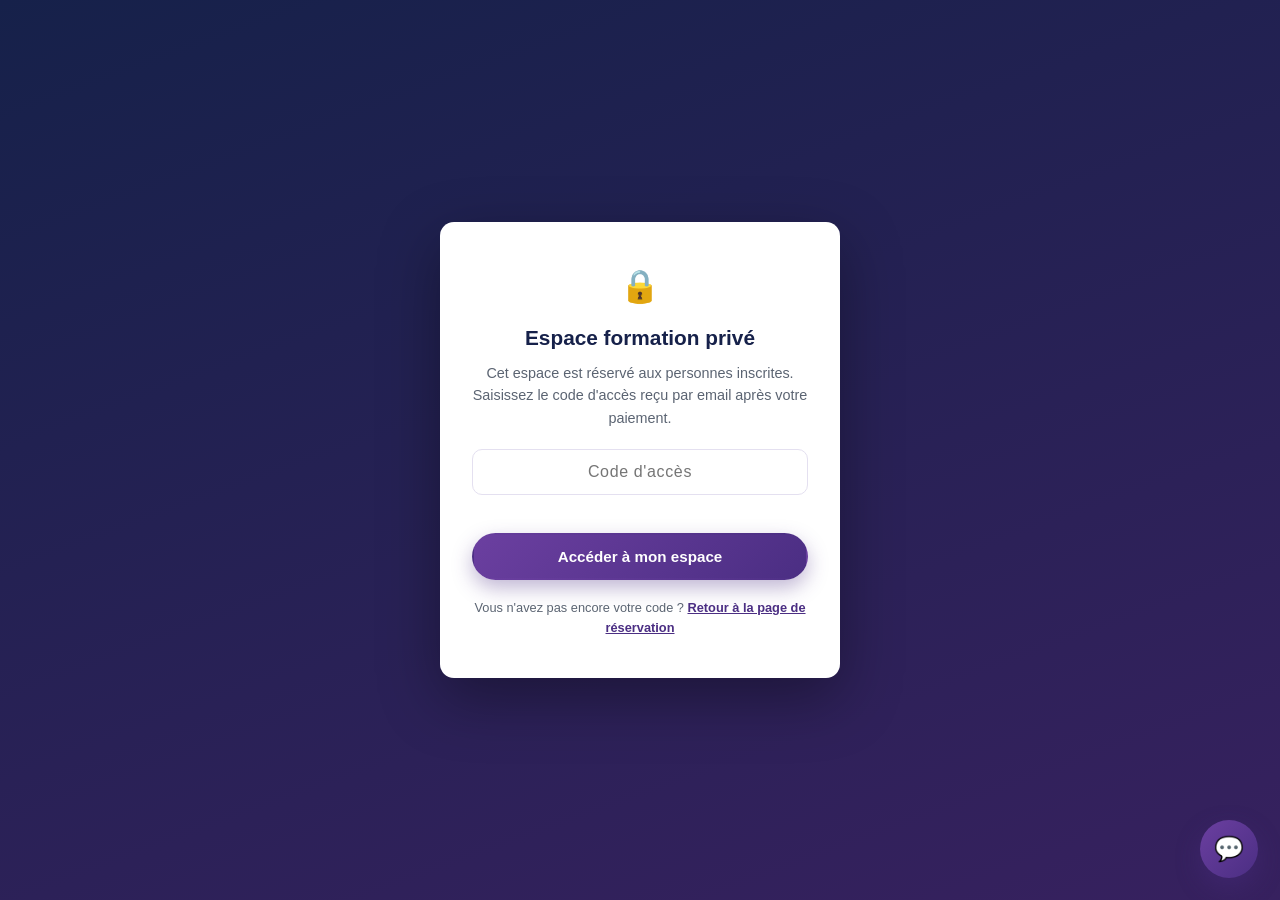
==== commit a1f646c7: "Ajout de la bulle de chat avec agent automatique (FAQ) et escalade vers l'admin" ====
--- a/espace-prive/index.html
+++ b/espace-prive/index.html
@@ -85,6 +85,11 @@
           <pre><code>Analyse le dossier du projet. Explique sa structure.
 Ne modifie aucun fichier pour le moment.
 Indique les trois premières étapes possibles.</code></pre>
+
+          <div class="activity-box">
+            <div class="activity-title">🎯 Activité — Feu vert / feu rouge</div>
+            <p>Pour chacune de ces actions, demandez-vous si elle est raisonnable (🟢) ou si elle doit être contrôlée (🔴) : analyser un projet, supprimer tous les fichiers, demander la liste des fichiers modifiés, partager une clé API, créer une sauvegarde. Cet exercice aide à repérer les actions à risque avant de les exécuter.</p>
+          </div>
         </div>
       </details>
 
@@ -104,6 +109,17 @@
 cd nom-du-dossier    # entrer dans un dossier
 cd ..                # revenir au dossier parent
 mkdir mon-projet     # créer un dossier</code></pre>
+
+          <div class="activity-box">
+            <div class="activity-title">🎯 Activité — Le terminal comme explorateur</div>
+            <p>Comparez le terminal à un explorateur de fichiers : exécutez une commande, observez le résultat, puis demandez-vous « Où sommes-nous ? Que contient ce dossier ? ». Regardez l'animation ci-dessous pour visualiser le lien entre commande, dossier et résultat.</p>
+          </div>
+
+          <div class="anim-terminal" data-lines='[{"cmd":"pwd","out":"/Users/eleve/mon-projet"},{"cmd":"ls","out":"README.md  src/  package.json"},{"cmd":"mkdir mon-projet","out":""},{"cmd":"cd mon-projet","out":""}]'>
+            <div class="anim-terminal-header"><span class="dot"></span><span class="dot"></span><span class="dot"></span><span class="label">terminal</span></div>
+            <div class="anim-terminal-body"></div>
+            <div class="anim-terminal-controls"><button type="button" class="btn btn-secondary btn-sm anim-replay">▶️ Rejouer l'animation</button></div>
+          </div>
         </div>
       </details>
 
@@ -168,6 +184,23 @@
 - Mettre à jour la documentation.
 - Exécuter les tests après chaque modification importante.
 - Signaler les erreurs sans les dissimuler.</code></pre>
+
+          <div class="activity-box">
+            <div class="activity-title">🎯 Activité — Le projet en puzzle</div>
+            <p>Remettez dans l'ordre logique : comprendre, planifier, créer, tester, documenter, sauvegarder. Chaque étape correspond à un élément du projet (README, code, tests, données, documentation, sauvegardes).</p>
+          </div>
+
+          <p><strong>Ce que Claude Code va créer, petit à petit :</strong></p>
+          <div class="anim-filetree">
+            <div class="file-line">📁 mon-premier-projet/</div>
+            <div class="file-line">├── 📄 README.md</div>
+            <div class="file-line">├── 📄 CLAUDE.md</div>
+            <div class="file-line">├── 📁 src/</div>
+            <div class="file-line">│   └── 📄 index.js</div>
+            <div class="file-line">├── 📁 tests/</div>
+            <div class="file-line">│   └── 📄 index.test.js</div>
+            <div class="file-line">└── 📄 package.json</div>
+          </div>
         </div>
       </details>
 
@@ -180,6 +213,26 @@
 Contraintes : conserver l'interface et ne pas modifier la base de données.
 Résultat : code, explication, test et mise à jour du README.
 Commence par analyser les fichiers et proposer un plan.</code></pre>
+
+          <div class="activity-box">
+            <div class="activity-title">🎯 Activité — Le prompt comme cahier des charges</div>
+            <p>Comparez les deux demandes ci-dessous : laquelle donnera le meilleur résultat ?</p>
+          </div>
+
+          <div class="anim-prompt-grid">
+            <div class="anim-prompt-card anim-prompt-weak">
+              <strong>❌ Demande faible</strong><br>
+              « Améliore mon application. »
+            </div>
+            <div class="anim-prompt-arrow">→</div>
+            <div class="anim-prompt-card anim-prompt-good hidden-reveal" id="prompt-good-1">
+              <strong>✅ Demande structurée</strong><br>
+              « Analyse le projet, ne modifie rien, propose un plan pour ajouter un filtre aux tâches terminées et attends ma validation. »
+            </div>
+          </div>
+          <div style="text-align:center;">
+            <button type="button" class="btn btn-secondary btn-sm" data-prompt-reveal-btn="prompt-good-1">✨ Voir la version structurée</button>
+          </div>
         </div>
       </details>
 
@@ -222,10 +275,47 @@
             <tr><td>Tests</td><td>À faire</td><td>Prévoir trois tests</td></tr>
             <tr><td>Documentation</td><td>En cours</td><td>README à compléter</td></tr>
           </table>
+
+          <p><strong>🗂️ Suivi visuel (glissez les cartes entre les colonnes) :</strong></p>
+          <div class="kanban-board">
+            <div class="kanban-col" data-col="todo">
+              <h4>À faire</h4>
+              <div class="kanban-cards">
+                <div class="kanban-card" id="card-tests">Prévoir trois tests</div>
+                <div class="kanban-card" id="card-fly-sim">Fly : première simulation</div>
+              </div>
+            </div>
+            <div class="kanban-col" data-col="doing">
+              <h4>En cours</h4>
+              <div class="kanban-cards">
+                <div class="kanban-card" id="card-structure">Analyser les dossiers</div>
+                <div class="kanban-card" id="card-doc">Mettre à jour le README</div>
+              </div>
+            </div>
+            <div class="kanban-col" data-col="testing">
+              <h4>À tester</h4>
+              <div class="kanban-cards">
+                <div class="kanban-card" id="card-filtre">Filtre tâches terminées</div>
+              </div>
+            </div>
+            <div class="kanban-col" data-col="done">
+              <h4>Terminé</h4>
+              <div class="kanban-cards">
+                <div class="kanban-card" id="card-def">Définition du projet</div>
+              </div>
+            </div>
+          </div>
+
           <pre><code>git init
 git status
 git add .
 git commit -m "Création initiale du projet"</code></pre>
+
+          <div class="activity-box">
+            <div class="activity-title">🎯 Activité — Avant / après</div>
+            <p>Observez le projet avant une modification, faites une sauvegarde ou un commit, puis effectuez une petite modification. Comparez l'état avant et après : le suivi réduit le risque d'erreur.</p>
+          </div>
+
           <p><strong>Commandes Claude Code utiles :</strong></p>
           <pre><code>/help
 /clear
@@ -282,6 +372,11 @@
 V  : ensemble des neurones
 E  : ensemble des connexions
 Wij : poids ou importance d'une connexion entre i et j</code></pre>
+
+          <div class="activity-box">
+            <div class="activity-title">🎯 Activité — Le réseau humain</div>
+            <p>Distribuez des rôles : neurones sensoriels, neurones intermédiaires et neurones moteurs. Faites circuler une carte « obstacle à gauche » et observez quelle sortie est activée. Cette activité rend concrète la propagation de l'information dans un connectome.</p>
+          </div>
         </div>
       </details>
 
@@ -320,6 +415,58 @@
         ↓
   Mouche virtuelle</code></pre>
           <p>Les neurones afférents reçoivent les informations sensorielles, les neurones intrinsèques traitent et transmettent les informations, et les neurones efférents produisent les commandes motrices.</p>
+
+          <p><strong>🪰 Flux neuronal animé :</strong> le signal (point violet) circule des neurones sensoriels vers les neurones moteurs, en passant par la couche intermédiaire.</p>
+          <div class="anim-connectome">
+            <svg id="connectome-svg" viewBox="0 0 380 200" xmlns="http://www.w3.org/2000/svg">
+              <!-- edges -->
+              <g class="edge-group">
+                <line class="edge" x1="40" y1="40" x2="190" y2="25"></line>
+                <line class="edge" x1="40" y1="40" x2="190" y2="75"></line>
+                <line class="edge" x1="40" y1="40" x2="190" y2="125"></line>
+                <line class="edge" x1="40" y1="40" x2="190" y2="175"></line>
+                <line class="edge" x1="40" y1="100" x2="190" y2="25"></line>
+                <line class="edge" x1="40" y1="100" x2="190" y2="75"></line>
+                <line class="edge" x1="40" y1="100" x2="190" y2="125"></line>
+                <line class="edge" x1="40" y1="100" x2="190" y2="175"></line>
+                <line class="edge" x1="40" y1="160" x2="190" y2="25"></line>
+                <line class="edge" x1="40" y1="160" x2="190" y2="75"></line>
+                <line class="edge" x1="40" y1="160" x2="190" y2="125"></line>
+                <line class="edge" x1="40" y1="160" x2="190" y2="175"></line>
+                <line class="edge" x1="190" y1="25" x2="340" y2="70"></line>
+                <line class="edge" x1="190" y1="25" x2="340" y2="130"></line>
+                <line class="edge" x1="190" y1="75" x2="340" y2="70"></line>
+                <line class="edge" x1="190" y1="75" x2="340" y2="130"></line>
+                <line class="edge" x1="190" y1="125" x2="340" y2="70"></line>
+                <line class="edge" x1="190" y1="125" x2="340" y2="130"></line>
+                <line class="edge" x1="190" y1="175" x2="340" y2="70"></line>
+                <line class="edge" x1="190" y1="175" x2="340" y2="130"></line>
+              </g>
+              <!-- nodes -->
+              <circle class="node-circle node-sens" cx="40" cy="40" r="9"></circle>
+              <circle class="node-circle node-sens" cx="40" cy="100" r="9"></circle>
+              <circle class="node-circle node-sens" cx="40" cy="160" r="9"></circle>
+              <circle class="node-circle node-mid" cx="190" cy="25" r="9"></circle>
+              <circle class="node-circle node-mid" cx="190" cy="75" r="9"></circle>
+              <circle class="node-circle node-mid" cx="190" cy="125" r="9"></circle>
+              <circle class="node-circle node-mid" cx="190" cy="175" r="9"></circle>
+              <circle class="node-circle node-motor" cx="340" cy="70" r="9"></circle>
+              <circle class="node-circle node-motor" cx="340" cy="130" r="9"></circle>
+              <text class="node-label" x="18" y="12">sensoriels</text>
+              <text class="node-label" x="168" y="12">intermédiaires</text>
+              <text class="node-label" x="322" y="55">moteurs</text>
+            </svg>
+            <div class="anim-legend">
+              <span><span class="dot-legend" style="border-color:var(--green);"></span> Neurones sensoriels</span>
+              <span><span class="dot-legend" style="border-color:var(--purple);"></span> Neurones intermédiaires</span>
+              <span><span class="dot-legend" style="border-color:var(--red);"></span> Neurones moteurs</span>
+            </div>
+            <div class="anim-controls">
+              <button type="button" id="connectome-play" class="btn btn-primary btn-sm">▶️ Lancer</button>
+              <button type="button" id="connectome-pause" class="btn btn-secondary btn-sm">⏸️ Pause</button>
+              <button type="button" id="connectome-reset" class="btn btn-secondary btn-sm">🔄 Réinitialiser</button>
+            </div>
+          </div>
         </div>
       </details>
 
@@ -373,6 +520,11 @@
 action = decoder(etat_neuronal)
 environnement.executer(action)
 recompense = environnement.calculer_recompense()</code></pre>
+
+          <div class="activity-box">
+            <div class="activity-title">🎯 Activité — Le connectome en Lego</div>
+            <p>Construisez un mini-réseau avec des blocs ou des cartes : trois entrées, deux neurones de décision et trois sorties. Changez les connexions et comparez les comportements obtenus : l'architecture influence directement les actions produites.</p>
+          </div>
         </div>
       </details>
 
@@ -381,6 +533,20 @@
         <div class="m-body">
           <p>L'apprentissage <strong>par imitation</strong> reproduit les actions d'un contrôleur existant. L'apprentissage <strong>par renforcement</strong> fonctionne par cycles : observation, action, réaction de l'environnement, récompense et ajustement du comportement.</p>
           <p><em>Exemple : une trajectoire stable reçoit une récompense positive, tandis qu'une collision ou une perte d'équilibre entraîne une pénalité.</em></p>
+
+          <div class="activity-box">
+            <div class="activity-title">🎯 Activité — Imitation ou récompense ?</div>
+            <p>Scénario 1 : le modèle observe un expert et reproduit ses actions → c'est l'<strong>imitation</strong>. Scénario 2 : il essaie des actions et reçoit une récompense → c'est le <strong>renforcement</strong>. Testez la jauge ci-dessous pour ressentir l'effet d'une récompense ou d'une pénalité.</p>
+          </div>
+
+          <div class="anim-gauge-wrap">
+            <div class="anim-gauge-face">🙂</div>
+            <div class="anim-gauge-track"><div class="anim-gauge-fill"></div></div>
+            <div class="anim-gauge-buttons">
+              <button type="button" class="btn btn-secondary btn-sm" data-reward="15">✅ Trajectoire stable (+15)</button>
+              <button type="button" class="btn btn-secondary btn-sm" data-reward="-20">💥 Collision (−20)</button>
+            </div>
+          </div>
         </div>
       </details>
 
@@ -481,130 +647,376 @@
     <section id="tab-quiz" class="tab-panel">
       <div class="card" style="margin-bottom:24px;">
         <h3>🧠 Vérifiez vos acquis</h3>
-        <p style="color:var(--muted); margin:0;">10 questions pour vérifier que vous avez bien compris les points clés des deux formations. Répondez puis cliquez sur « Corriger mon quiz » en bas de page.</p>
-      </div>
-
-      <div id="quiz-result" class="quiz-result">
-        <div style="font-weight:700; color:var(--navy);">Votre score</div>
-        <div class="score" id="quiz-score">0 / 10</div>
-        <div id="quiz-message" style="color:var(--muted);"></div>
-      </div>
-
-      <form id="quiz-form">
-        <div class="quiz-question" data-correct="a">
-          <div class="q-title"><span class="q-num">1</span> Quelle commande permet de vérifier que Claude Code est bien installé ?</div>
-          <div class="quiz-options">
-            <label><input type="radio" name="q1" value="a"> <code class="inline-code">claude --version</code></label>
-            <label><input type="radio" name="q1" value="b"> <code class="inline-code">claude install</code></label>
-            <label><input type="radio" name="q1" value="c"> <code class="inline-code">npm claude</code></label>
-            <label><input type="radio" name="q1" value="d"> <code class="inline-code">claude check</code></label>
-          </div>
-          <div class="q-feedback"></div>
-        </div>
-
-        <div class="quiz-question" data-correct="b">
-          <div class="q-title"><span class="q-num">2</span> Quelle commande permet de créer un nouveau dossier dans le terminal ?</div>
-          <div class="quiz-options">
-            <label><input type="radio" name="q2" value="a"> <code class="inline-code">cd</code></label>
-            <label><input type="radio" name="q2" value="b"> <code class="inline-code">mkdir</code></label>
-            <label><input type="radio" name="q2" value="c"> <code class="inline-code">ls</code></label>
-            <label><input type="radio" name="q2" value="d"> <code class="inline-code">rm</code></label>
-          </div>
-          <div class="q-feedback"></div>
-        </div>
-
-        <div class="quiz-question" data-correct="c">
-          <div class="q-title"><span class="q-num">3</span> Avant de créer ou modifier des fichiers, que doit toujours faire l'IA selon la méthode enseignée ?</div>
-          <div class="quiz-options">
-            <label><input type="radio" name="q3" value="a"> Supprimer les anciens fichiers</label>
-            <label><input type="radio" name="q3" value="b"> Installer de nouveaux logiciels</label>
-            <label><input type="radio" name="q3" value="c"> Analyser le projet et attendre la validation</label>
-            <label><input type="radio" name="q3" value="d"> Rien, elle agit directement</label>
-          </div>
-          <div class="q-feedback"></div>
-        </div>
-
-        <div class="quiz-question" data-correct="a">
-          <div class="q-title"><span class="q-num">4</span> Quel fichier permet de donner des instructions permanentes au projet pour Claude Code ?</div>
-          <div class="quiz-options">
-            <label><input type="radio" name="q4" value="a"> <code class="inline-code">CLAUDE.md</code></label>
-            <label><input type="radio" name="q4" value="b"> <code class="inline-code">README.txt</code></label>
-            <label><input type="radio" name="q4" value="c"> <code class="inline-code">config.json</code></label>
-            <label><input type="radio" name="q4" value="d"> <code class="inline-code">index.html</code></label>
-          </div>
-          <div class="q-feedback"></div>
-        </div>
-
-        <div class="quiz-question" data-correct="b">
-          <div class="q-title"><span class="q-num">5</span> Quelle commande Git permet d'enregistrer une première version du projet ?</div>
-          <div class="quiz-options">
-            <label><input type="radio" name="q5" value="a"> <code class="inline-code">git status</code></label>
-            <label><input type="radio" name="q5" value="b"> <code class="inline-code">git commit -m "..."</code></label>
-            <label><input type="radio" name="q5" value="c"> <code class="inline-code">git delete</code></label>
-            <label><input type="radio" name="q5" value="d"> <code class="inline-code">git open</code></label>
-          </div>
-          <div class="q-feedback"></div>
-        </div>
-
-        <div class="quiz-question" data-correct="d">
-          <div class="q-title"><span class="q-num">6</span> Une bonne demande à l'IA doit surtout contenir…</div>
-          <div class="quiz-options">
-            <label><input type="radio" name="q6" value="a"> Uniquement le nom du projet</label>
-            <label><input type="radio" name="q6" value="b"> Une seule phrase courte</label>
-            <label><input type="radio" name="q6" value="c"> Aucune contrainte, pour laisser l'IA libre</label>
-            <label><input type="radio" name="q6" value="d"> Le contexte, l'objectif, les contraintes et le résultat attendu</label>
-          </div>
-          <div class="q-feedback"></div>
-        </div>
-
-        <div class="quiz-question" data-correct="c">
-          <div class="q-title"><span class="q-num">7</span> Un connectome représente principalement…</div>
-          <div class="quiz-options">
-            <label><input type="radio" name="q7" value="a"> La mémoire d'un ordinateur</label>
-            <label><input type="radio" name="q7" value="b"> Toute l'activité biologique du cerveau</label>
-            <label><input type="radio" name="q7" value="c"> Les connexions entre les neurones d'un système nerveux</label>
-            <label><input type="radio" name="q7" value="d"> Un langage de programmation</label>
-          </div>
-          <div class="q-feedback"></div>
-        </div>
-
-        <div class="quiz-question" data-correct="a">
-          <div class="q-title"><span class="q-num">8</span> Dans la représentation en graphe <code class="inline-code">G = (V, E)</code>, que représente <code class="inline-code">V</code> ?</div>
-          <div class="quiz-options">
-            <label><input type="radio" name="q8" value="a"> L'ensemble des neurones</label>
-            <label><input type="radio" name="q8" value="b"> L'ensemble des connexions</label>
-            <label><input type="radio" name="q8" value="c"> La vitesse de calcul</label>
-            <label><input type="radio" name="q8" value="d"> Le nombre de simulations</label>
-          </div>
-          <div class="q-feedback"></div>
-        </div>
-
-        <div class="quiz-question" data-correct="b">
-          <div class="q-title"><span class="q-num">9</span> Quel type d'apprentissage reproduit les actions d'un contrôleur existant ?</div>
-          <div class="quiz-options">
-            <label><input type="radio" name="q9" value="a"> L'apprentissage par renforcement</label>
-            <label><input type="radio" name="q9" value="b"> L'apprentissage par imitation</label>
-            <label><input type="radio" name="q9" value="c"> L'apprentissage supervisé de graphe</label>
-            <label><input type="radio" name="q9" value="d"> Aucun, c'est aléatoire</label>
-          </div>
-          <div class="q-feedback"></div>
-        </div>
-
-        <div class="quiz-question" data-correct="b">
-          <div class="q-title"><span class="q-num">10</span> Une simulation basée sur un connectome est-elle un cerveau réel ?</div>
-          <div class="quiz-options">
-            <label><input type="radio" name="q10" value="a"> Oui, c'est exactement identique</label>
-            <label><input type="radio" name="q10" value="b"> Non, c'est une représentation simplifiée avec des limites</label>
-            <label><input type="radio" name="q10" value="c"> Oui, si l'ordinateur est assez puissant</label>
-            <label><input type="radio" name="q10" value="d"> La question n'a pas de sens</label>
-          </div>
-          <div class="q-feedback"></div>
-        </div>
-
-        <div style="text-align:center; margin-top:8px;">
-          <button type="submit" class="btn btn-primary">✅ Corriger mon quiz</button>
-        </div>
-      </form>
+        <p style="color:var(--muted); margin:0;">Trois quiz au choix : un par formation, et un mélange des deux pour tester votre vision d'ensemble. Répondez puis cliquez sur « Corriger » en bas de chaque quiz.</p>
+      </div>
+
+      <nav class="tabs" style="margin-top:0;">
+        <button class="tab-btn active" data-quiz-tab="quiz-cc">💻 Quiz Claude Code</button>
+        <button class="tab-btn" data-quiz-tab="quiz-fly">🪰 Quiz Fly Connectome</button>
+        <button class="tab-btn" data-quiz-tab="quiz-mix">🔀 Quiz Mixte</button>
+      </nav>
+
+      <!-- QUIZ 1 : CLAUDE CODE -->
+      <div id="quiz-cc" class="quiz-panel active">
+        <div id="result-quiz-cc" class="quiz-result">
+          <div style="font-weight:700; color:var(--navy);">Votre score</div>
+          <div class="score" data-score-el>0 / 10</div>
+          <div data-message-el style="color:var(--muted);"></div>
+        </div>
+        <form class="quiz-form" data-quiz-type="claude_code" data-total="10">
+          <div class="quiz-question" data-correct="a">
+            <div class="q-title"><span class="q-num">1</span> À quoi sert un terminal ?</div>
+            <div class="quiz-options">
+              <label><input type="radio" name="cc1" value="a"> À exécuter des commandes et interagir avec le système</label>
+              <label><input type="radio" name="cc1" value="b"> À dessiner des images</label>
+              <label><input type="radio" name="cc1" value="c"> À naviguer sur internet uniquement</label>
+              <label><input type="radio" name="cc1" value="d"> À stocker des mots de passe</label>
+            </div>
+            <div class="q-feedback"></div>
+          </div>
+          <div class="quiz-question" data-correct="a">
+            <div class="q-title"><span class="q-num">2</span> Pourquoi analyser un projet avant de le modifier ?</div>
+            <div class="quiz-options">
+              <label><input type="radio" name="cc2" value="a"> Pour comprendre le projet et réduire les erreurs</label>
+              <label><input type="radio" name="cc2" value="b"> Pour perdre du temps</label>
+              <label><input type="radio" name="cc2" value="c"> Ce n'est pas nécessaire</label>
+              <label><input type="radio" name="cc2" value="d"> Pour impressionner le client</label>
+            </div>
+            <div class="q-feedback"></div>
+          </div>
+          <div class="quiz-question" data-correct="a">
+            <div class="q-title"><span class="q-num">3</span> Que vérifie <code class="inline-code">claude --version</code> ?</div>
+            <div class="quiz-options">
+              <label><input type="radio" name="cc3" value="a"> Que Claude Code est installé et accessible</label>
+              <label><input type="radio" name="cc3" value="b"> La version de Windows</label>
+              <label><input type="radio" name="cc3" value="c"> Le prix de l'abonnement</label>
+              <label><input type="radio" name="cc3" value="d"> La vitesse d'internet</label>
+            </div>
+            <div class="q-feedback"></div>
+          </div>
+          <div class="quiz-question" data-correct="a">
+            <div class="q-title"><span class="q-num">4</span> Pourquoi utiliser un fichier <code class="inline-code">CLAUDE.md</code> ?</div>
+            <div class="quiz-options">
+              <label><input type="radio" name="cc4" value="a"> Pour conserver les règles et consignes du projet</label>
+              <label><input type="radio" name="cc4" value="b"> Pour stocker des mots de passe</label>
+              <label><input type="radio" name="cc4" value="c"> C'est un fichier obligatoire de Windows</label>
+              <label><input type="radio" name="cc4" value="d"> Pour améliorer la vitesse d'internet</label>
+            </div>
+            <div class="q-feedback"></div>
+          </div>
+          <div class="quiz-question" data-correct="a">
+            <div class="q-title"><span class="q-num">5</span> Que signifie MVP ?</div>
+            <div class="quiz-options">
+              <label><input type="radio" name="cc5" value="a"> Première version utile et limitée du projet</label>
+              <label><input type="radio" name="cc5" value="b"> Le meilleur joueur du projet</label>
+              <label><input type="radio" name="cc5" value="c"> Un type de virus informatique</label>
+              <label><input type="radio" name="cc5" value="d"> Une commande Git</label>
+            </div>
+            <div class="q-feedback"></div>
+          </div>
+          <div class="quiz-question" data-correct="a">
+            <div class="q-title"><span class="q-num">6</span> À quoi sert <code class="inline-code">git status</code> ?</div>
+            <div class="quiz-options">
+              <label><input type="radio" name="cc6" value="a"> À voir l'état et les fichiers modifiés</label>
+              <label><input type="radio" name="cc6" value="b"> À supprimer le projet</label>
+              <label><input type="radio" name="cc6" value="c"> À installer Claude Code</label>
+              <label><input type="radio" name="cc6" value="d"> À envoyer un email</label>
+            </div>
+            <div class="q-feedback"></div>
+          </div>
+          <div class="quiz-question" data-correct="a">
+            <div class="q-title"><span class="q-num">7</span> Quelle information ne doit jamais être partagée ?</div>
+            <div class="quiz-options">
+              <label><input type="radio" name="cc7" value="a"> Une clé API, un mot de passe ou une donnée sensible</label>
+              <label><input type="radio" name="cc7" value="b"> Le nom du projet</label>
+              <label><input type="radio" name="cc7" value="c"> La liste des dossiers</label>
+              <label><input type="radio" name="cc7" value="d"> Le résultat d'un test</label>
+            </div>
+            <div class="q-feedback"></div>
+          </div>
+          <div class="quiz-question" data-correct="a">
+            <div class="q-title"><span class="q-num">8</span> Que demander avant une suppression de fichiers ?</div>
+            <div class="quiz-options">
+              <label><input type="radio" name="cc8" value="a"> Une explication, la liste des fichiers et une confirmation</label>
+              <label><input type="radio" name="cc8" value="b"> Rien, on supprime directement</label>
+              <label><input type="radio" name="cc8" value="c"> Une nouvelle installation</label>
+              <label><input type="radio" name="cc8" value="d"> Un redémarrage de l'ordinateur</label>
+            </div>
+            <div class="q-feedback"></div>
+          </div>
+          <div class="quiz-question" data-correct="a">
+            <div class="q-title"><span class="q-num">9</span> Quel est un bon prompt ?</div>
+            <div class="quiz-options">
+              <label><input type="radio" name="cc9" value="a"> Un prompt avec contexte, objectif, contraintes et résultat attendu</label>
+              <label><input type="radio" name="cc9" value="b"> Une seule phrase vague</label>
+              <label><input type="radio" name="cc9" value="c"> Un prompt en majuscules</label>
+              <label><input type="radio" name="cc9" value="d"> Le plus court possible</label>
+            </div>
+            <div class="q-feedback"></div>
+          </div>
+          <div class="quiz-question" data-correct="a">
+            <div class="q-title"><span class="q-num">10</span> Pourquoi tester après une modification ?</div>
+            <div class="quiz-options">
+              <label><input type="radio" name="cc10" value="a"> Pour vérifier que le fonctionnement attendu est conservé</label>
+              <label><input type="radio" name="cc10" value="b"> Pour perdre du temps</label>
+              <label><input type="radio" name="cc10" value="c"> Ce n'est jamais utile</label>
+              <label><input type="radio" name="cc10" value="d"> Uniquement pour le style</label>
+            </div>
+            <div class="q-feedback"></div>
+          </div>
+          <div style="text-align:center; margin-top:8px;">
+            <button type="submit" class="btn btn-primary">✅ Corriger ce quiz</button>
+          </div>
+        </form>
+      </div>
+
+      <!-- QUIZ 2 : FLY CONNECTOME -->
+      <div id="quiz-fly" class="quiz-panel">
+        <div id="result-quiz-fly" class="quiz-result">
+          <div style="font-weight:700; color:var(--navy);">Votre score</div>
+          <div class="score" data-score-el>0 / 10</div>
+          <div data-message-el style="color:var(--muted);"></div>
+        </div>
+        <form class="quiz-form" data-quiz-type="fly_connectome" data-total="10">
+          <div class="quiz-question" data-correct="a">
+            <div class="q-title"><span class="q-num">1</span> Qu'est-ce qu'un connectome ?</div>
+            <div class="quiz-options">
+              <label><input type="radio" name="fc1" value="a"> Une représentation des connexions d'un système nerveux</label>
+              <label><input type="radio" name="fc1" value="b"> Un langage de programmation</label>
+              <label><input type="radio" name="fc1" value="c"> Un type de base de données</label>
+              <label><input type="radio" name="fc1" value="d"> Un logiciel de dessin</label>
+            </div>
+            <div class="q-feedback"></div>
+          </div>
+          <div class="quiz-question" data-correct="a">
+            <div class="q-title"><span class="q-num">2</span> Que représentent les nœuds du graphe ?</div>
+            <div class="quiz-options">
+              <label><input type="radio" name="fc2" value="a"> Les neurones ou unités du modèle</label>
+              <label><input type="radio" name="fc2" value="b"> Les erreurs du programme</label>
+              <label><input type="radio" name="fc2" value="c"> Les fichiers du projet</label>
+              <label><input type="radio" name="fc2" value="d"> Les mots de passe</label>
+            </div>
+            <div class="q-feedback"></div>
+          </div>
+          <div class="quiz-question" data-correct="a">
+            <div class="q-title"><span class="q-num">3</span> Que représentent les arêtes du graphe ?</div>
+            <div class="quiz-options">
+              <label><input type="radio" name="fc3" value="a"> Les connexions entre les neurones</label>
+              <label><input type="radio" name="fc3" value="b"> Les couleurs du graphe</label>
+              <label><input type="radio" name="fc3" value="c"> Les erreurs de calcul</label>
+              <label><input type="radio" name="fc3" value="d"> Les utilisateurs du système</label>
+            </div>
+            <div class="q-feedback"></div>
+          </div>
+          <div class="quiz-question" data-correct="a">
+            <div class="q-title"><span class="q-num">4</span> Quel rôle ont les neurones afférents ?</div>
+            <div class="quiz-options">
+              <label><input type="radio" name="fc4" value="a"> Recevoir les informations sensorielles</label>
+              <label><input type="radio" name="fc4" value="b"> Produire les commandes motrices</label>
+              <label><input type="radio" name="fc4" value="c"> Stocker les données</label>
+              <label><input type="radio" name="fc4" value="d"> Afficher les résultats</label>
+            </div>
+            <div class="q-feedback"></div>
+          </div>
+          <div class="quiz-question" data-correct="a">
+            <div class="q-title"><span class="q-num">5</span> Quel rôle ont les neurones efférents ?</div>
+            <div class="quiz-options">
+              <label><input type="radio" name="fc5" value="a"> Produire les commandes motrices</label>
+              <label><input type="radio" name="fc5" value="b"> Recevoir les informations sensorielles</label>
+              <label><input type="radio" name="fc5" value="c"> Compter les nœuds</label>
+              <label><input type="radio" name="fc5" value="d"> Sauvegarder le projet</label>
+            </div>
+            <div class="q-feedback"></div>
+          </div>
+          <div class="quiz-question" data-correct="a">
+            <div class="q-title"><span class="q-num">6</span> Qu'est-ce que l'apprentissage par imitation ?</div>
+            <div class="quiz-options">
+              <label><input type="radio" name="fc6" value="a"> Apprendre à reproduire des actions observées</label>
+              <label><input type="radio" name="fc6" value="b"> Apprendre uniquement au hasard</label>
+              <label><input type="radio" name="fc6" value="c"> Copier un fichier</label>
+              <label><input type="radio" name="fc6" value="d"> Supprimer les erreurs automatiquement</label>
+            </div>
+            <div class="q-feedback"></div>
+          </div>
+          <div class="quiz-question" data-correct="a">
+            <div class="q-title"><span class="q-num">7</span> Qu'est-ce que le renforcement ?</div>
+            <div class="quiz-options">
+              <label><input type="radio" name="fc7" value="a"> Apprendre par actions, réactions et récompenses</label>
+              <label><input type="radio" name="fc7" value="b"> Apprendre en lisant un manuel</label>
+              <label><input type="radio" name="fc7" value="c"> Une commande Git</label>
+              <label><input type="radio" name="fc7" value="d"> Une méthode d'installation</label>
+            </div>
+            <div class="q-feedback"></div>
+          </div>
+          <div class="quiz-question" data-correct="a">
+            <div class="q-title"><span class="q-num">8</span> Pourquoi comparer plusieurs modèles ?</div>
+            <div class="quiz-options">
+              <label><input type="radio" name="fc8" value="a"> Pour évaluer l'effet de la structure utilisée</label>
+              <label><input type="radio" name="fc8" value="b"> Pour perdre du temps</label>
+              <label><input type="radio" name="fc8" value="c"> Ce n'est jamais utile</label>
+              <label><input type="radio" name="fc8" value="d"> Pour changer de langage de programmation</label>
+            </div>
+            <div class="q-feedback"></div>
+          </div>
+          <div class="quiz-question" data-correct="a">
+            <div class="q-title"><span class="q-num">9</span> Une simulation est-elle un cerveau réel ?</div>
+            <div class="quiz-options">
+              <label><input type="radio" name="fc9" value="a"> Non, c'est une représentation informatique simplifiée</label>
+              <label><input type="radio" name="fc9" value="b"> Oui, exactement identique</label>
+              <label><input type="radio" name="fc9" value="c"> Oui, si l'ordinateur est assez puissant</label>
+              <label><input type="radio" name="fc9" value="d"> La question n'a pas de sens</label>
+            </div>
+            <div class="q-feedback"></div>
+          </div>
+          <div class="quiz-question" data-correct="a">
+            <div class="q-title"><span class="q-num">10</span> Pourquoi mesurer le temps et la mémoire utilisés ?</div>
+            <div class="quiz-options">
+              <label><input type="radio" name="fc10" value="a"> Pour évaluer le coût pratique du modèle</label>
+              <label><input type="radio" name="fc10" value="b"> Pour décorer le graphique</label>
+              <label><input type="radio" name="fc10" value="c"> Ce n'est jamais utile</label>
+              <label><input type="radio" name="fc10" value="d"> Pour changer la couleur des nœuds</label>
+            </div>
+            <div class="q-feedback"></div>
+          </div>
+          <div style="text-align:center; margin-top:8px;">
+            <button type="submit" class="btn btn-primary">✅ Corriger ce quiz</button>
+          </div>
+        </form>
+      </div>
+
+      <!-- QUIZ 3 : MIXTE -->
+      <div id="quiz-mix" class="quiz-panel">
+        <div id="result-quiz-mix" class="quiz-result">
+          <div style="font-weight:700; color:var(--navy);">Votre score</div>
+          <div class="score" data-score-el>0 / 12</div>
+          <div data-message-el style="color:var(--muted);"></div>
+        </div>
+        <form class="quiz-form" data-quiz-type="mixte" data-total="12">
+          <div class="quiz-question" data-correct="a">
+            <div class="q-title"><span class="q-num">1</span> Quelle est la première étape avant de demander une modification à l'IA ?</div>
+            <div class="quiz-options">
+              <label><input type="radio" name="mx1" value="a"> Analyser et comprendre le projet</label>
+              <label><input type="radio" name="mx1" value="b"> Supprimer tous les fichiers</label>
+              <label><input type="radio" name="mx1" value="c"> Ignorer le projet existant</label>
+              <label><input type="radio" name="mx1" value="d"> Changer de langage de programmation</label>
+            </div>
+            <div class="q-feedback"></div>
+          </div>
+          <div class="quiz-question" data-correct="a">
+            <div class="q-title"><span class="q-num">2</span> Pourquoi faut-il décrire le contexte d'un projet à l'IA ?</div>
+            <div class="quiz-options">
+              <label><input type="radio" name="mx2" value="a"> Pour lui donner les informations nécessaires</label>
+              <label><input type="radio" name="mx2" value="b"> Ce n'est pas nécessaire</label>
+              <label><input type="radio" name="mx2" value="c"> Pour ralentir le travail</label>
+              <label><input type="radio" name="mx2" value="d"> Uniquement pour la forme</label>
+            </div>
+            <div class="q-feedback"></div>
+          </div>
+          <div class="quiz-question" data-correct="a">
+            <div class="q-title"><span class="q-num">3</span> Quelle commande permet de vérifier Claude Code ?</div>
+            <div class="quiz-options">
+              <label><input type="radio" name="mx3" value="a"> <code class="inline-code">claude --version</code></label>
+              <label><input type="radio" name="mx3" value="b"> <code class="inline-code">claude check</code></label>
+              <label><input type="radio" name="mx3" value="c"> <code class="inline-code">npm claude</code></label>
+              <label><input type="radio" name="mx3" value="d"> <code class="inline-code">claude test</code></label>
+            </div>
+            <div class="q-feedback"></div>
+          </div>
+          <div class="quiz-question" data-correct="a">
+            <div class="q-title"><span class="q-num">4</span> À quoi sert un fichier <code class="inline-code">README.md</code> ?</div>
+            <div class="quiz-options">
+              <label><input type="radio" name="mx4" value="a"> Présenter le projet et expliquer son utilisation</label>
+              <label><input type="radio" name="mx4" value="b"> Exécuter le programme</label>
+              <label><input type="radio" name="mx4" value="c"> Stocker les mots de passe</label>
+              <label><input type="radio" name="mx4" value="d"> Remplacer les tests</label>
+            </div>
+            <div class="q-feedback"></div>
+          </div>
+          <div class="quiz-question" data-correct="a">
+            <div class="q-title"><span class="q-num">5</span> Pourquoi utiliser une sauvegarde ou Git ?</div>
+            <div class="quiz-options">
+              <label><input type="radio" name="mx5" value="a"> Pour revenir en arrière et suivre les modifications</label>
+              <label><input type="radio" name="mx5" value="b"> Pour accélérer internet</label>
+              <label><input type="radio" name="mx5" value="c"> Pour supprimer les fichiers inutiles</label>
+              <label><input type="radio" name="mx5" value="d"> Aucune utilité</label>
+            </div>
+            <div class="q-feedback"></div>
+          </div>
+          <div class="quiz-question" data-correct="a">
+            <div class="q-title"><span class="q-num">6</span> Qu'est-ce qu'un connectome ?</div>
+            <div class="quiz-options">
+              <label><input type="radio" name="mx6" value="a"> Une représentation des connexions neuronales</label>
+              <label><input type="radio" name="mx6" value="b"> Un langage de programmation</label>
+              <label><input type="radio" name="mx6" value="c"> Un fichier de configuration</label>
+              <label><input type="radio" name="mx6" value="d"> Un type de test</label>
+            </div>
+            <div class="q-feedback"></div>
+          </div>
+          <div class="quiz-question" data-correct="a">
+            <div class="q-title"><span class="q-num">7</span> Quelle différence entre entrée et sortie d'un modèle ?</div>
+            <div class="quiz-options">
+              <label><input type="radio" name="mx7" value="a"> L'entrée est une information reçue ; la sortie est une action ou un résultat</label>
+              <label><input type="radio" name="mx7" value="b"> Il n'y a aucune différence</label>
+              <label><input type="radio" name="mx7" value="c"> L'entrée est toujours plus rapide</label>
+              <label><input type="radio" name="mx7" value="d"> La sortie précède toujours l'entrée</label>
+            </div>
+            <div class="q-feedback"></div>
+          </div>
+          <div class="quiz-question" data-correct="a">
+            <div class="q-title"><span class="q-num">8</span> Comment fonctionne une récompense en apprentissage par renforcement ?</div>
+            <div class="quiz-options">
+              <label><input type="radio" name="mx8" value="a"> Elle indique si le comportement de l'agent est favorable ou défavorable</label>
+              <label><input type="radio" name="mx8" value="b"> Elle supprime les erreurs automatiquement</label>
+              <label><input type="radio" name="mx8" value="c"> Elle installe un nouveau logiciel</label>
+              <label><input type="radio" name="mx8" value="d"> Elle n'a aucun effet</label>
+            </div>
+            <div class="q-feedback"></div>
+          </div>
+          <div class="quiz-question" data-correct="a">
+            <div class="q-title"><span class="q-num">9</span> Pourquoi comparer plusieurs architectures ?</div>
+            <div class="quiz-options">
+              <label><input type="radio" name="mx9" value="a"> Pour mesurer l'effet de la structure et éviter une conclusion trop rapide</label>
+              <label><input type="radio" name="mx9" value="b"> Pour perdre du temps</label>
+              <label><input type="radio" name="mx9" value="c"> Ce n'est jamais utile</label>
+              <label><input type="radio" name="mx9" value="d"> Pour changer de langage</label>
+            </div>
+            <div class="q-feedback"></div>
+          </div>
+          <div class="quiz-question" data-correct="a">
+            <div class="q-title"><span class="q-num">10</span> Quelle précaution prendre avec des données sensibles ?</div>
+            <div class="quiz-options">
+              <label><input type="radio" name="mx10" value="a"> Ne jamais partager de mot de passe, clé API ou donnée personnelle</label>
+              <label><input type="radio" name="mx10" value="b"> Les publier pour vérifier</label>
+              <label><input type="radio" name="mx10" value="c"> Les envoyer par email à tous</label>
+              <label><input type="radio" name="mx10" value="d"> Aucune précaution nécessaire</label>
+            </div>
+            <div class="q-feedback"></div>
+          </div>
+          <div class="quiz-question" data-correct="a">
+            <div class="q-title"><span class="q-num">11</span> Quel est le rôle d'un test ?</div>
+            <div class="quiz-options">
+              <label><input type="radio" name="mx11" value="a"> Vérifier qu'une fonctionnalité marche et qu'une modification ne casse rien</label>
+              <label><input type="radio" name="mx11" value="b"> Ralentir le développement</label>
+              <label><input type="radio" name="mx11" value="c"> Remplacer la documentation</label>
+              <label><input type="radio" name="mx11" value="d"> Décorer le code</label>
+            </div>
+            <div class="q-feedback"></div>
+          </div>
+          <div class="quiz-question" data-correct="a">
+            <div class="q-title"><span class="q-num">12</span> Quelles informations doivent apparaître dans une fiche de projet ?</div>
+            <div class="quiz-options">
+              <label><input type="radio" name="mx12" value="a"> Nom, objectif, public, fonctionnalités, contraintes, risques, première version</label>
+              <label><input type="radio" name="mx12" value="b"> Uniquement le prix</label>
+              <label><input type="radio" name="mx12" value="c"> Le mot de passe administrateur</label>
+              <label><input type="radio" name="mx12" value="d"> La liste des concurrents uniquement</label>
+            </div>
+            <div class="q-feedback"></div>
+          </div>
+          <div style="text-align:center; margin-top:8px;">
+            <button type="submit" class="btn btn-primary">✅ Corriger ce quiz</button>
+          </div>
+        </form>
+      </div>
     </section>
 
     <!-- ===== SUIVI ===== -->
@@ -624,5 +1036,6 @@
 </div>
 
 <script src="app.js"></script>
+<script src="../assets/chat-widget.js" defer></script>
 </body>
 </html>
--- a/assets/style.css
+++ b/assets/style.css
@@ -491,6 +491,8 @@
 }
 .tab-panel { display: none; }
 .tab-panel.active { display: block; }
+.quiz-panel { display: none; }
+.quiz-panel.active { display: block; }
 
 .module {
   background: #fff;
@@ -646,3 +648,243 @@
 .quiz-result.tier-mid .score { color: #C67C1E; }
 .quiz-result.tier-low { background: #FDF2F2; border: 2px solid var(--red); }
 .quiz-result.tier-low .score { color: var(--red); }
+
+/* ---- Scroll reveal ---- */
+.reveal {
+  opacity: 0;
+  transform: translateY(16px);
+  transition: opacity 0.5s ease, transform 0.5s ease;
+}
+.reveal.in-view { opacity: 1; transform: translateY(0); }
+
+/* ---- Confetti ---- */
+.confetti-piece {
+  position: absolute;
+  font-size: 1.4rem;
+  pointer-events: none;
+  animation: confetti-fall 1.1s ease-out forwards;
+  z-index: 5;
+}
+@keyframes confetti-fall {
+  0% { opacity: 0; transform: translateY(0) rotate(0deg); }
+  15% { opacity: 1; }
+  100% { opacity: 0; transform: translateY(90px) rotate(200deg); }
+}
+
+/* ---- Activite pedagogique callout ---- */
+.activity-box {
+  background: linear-gradient(135deg, #FBF6FF, var(--bg-soft));
+  border: 1px dashed var(--purple-light);
+  border-radius: 12px;
+  padding: 16px 18px;
+  margin: 14px 0;
+  font-size: 0.92rem;
+}
+.activity-box .activity-title {
+  font-weight: 800;
+  color: var(--purple);
+  margin-bottom: 6px;
+  display: flex;
+  align-items: center;
+  gap: 6px;
+}
+.activity-box p { margin: 0; color: var(--text); }
+
+/* ---- Animation : terminal progressif ---- */
+.anim-terminal {
+  background: #14172b;
+  border-radius: 12px;
+  overflow: hidden;
+  margin: 16px 0;
+  box-shadow: var(--shadow);
+}
+.anim-terminal-header {
+  background: #1f2340;
+  padding: 8px 14px;
+  display: flex;
+  align-items: center;
+  gap: 6px;
+  font-size: 0.78rem;
+  color: #9aa4c9;
+}
+.anim-terminal-header .dot { width: 10px; height: 10px; border-radius: 50%; display: inline-block; }
+.anim-terminal-header .dot:nth-child(1) { background: #ff5f57; }
+.anim-terminal-header .dot:nth-child(2) { background: #febc2e; }
+.anim-terminal-header .dot:nth-child(3) { background: #28c840; }
+.anim-terminal-header span.label { margin-left: 6px; }
+.anim-terminal-body {
+  padding: 16px 18px;
+  min-height: 120px;
+  font-family: Consolas, Menlo, monospace;
+  font-size: 0.88rem;
+  color: #d7e0ff;
+  line-height: 1.7;
+}
+.anim-terminal-body .line-out { color: #8fd7a4; }
+.anim-terminal-body .cursor {
+  display: inline-block;
+  width: 7px;
+  height: 1em;
+  background: #d7e0ff;
+  animation: blink-cursor 1s steps(1) infinite;
+  vertical-align: middle;
+}
+@keyframes blink-cursor { 50% { opacity: 0; } }
+.anim-terminal-controls { padding: 10px 14px 14px; text-align: right; }
+
+/* ---- Animation : flux neuronal (connectome) ---- */
+.anim-connectome { margin: 16px 0; }
+.anim-connectome svg { width: 100%; height: auto; background: #fff; border-radius: 12px; border: 1px solid var(--border); }
+.anim-connectome .node-label { font-size: 9px; fill: var(--muted); font-family: inherit; }
+.anim-connectome .edge { stroke: var(--border); stroke-width: 1.5; fill: none; }
+.anim-connectome .signal-dot { fill: var(--purple); filter: drop-shadow(0 0 4px var(--purple-light)); }
+.anim-connectome .node-circle { stroke-width: 2; fill: #fff; }
+.anim-connectome .node-sens { stroke: var(--green); }
+.anim-connectome .node-mid { stroke: var(--purple); }
+.anim-connectome .node-motor { stroke: var(--red); }
+.anim-legend { display: flex; gap: 16px; flex-wrap: wrap; font-size: 0.78rem; color: var(--muted); margin-top: 8px; }
+.anim-legend span { display: inline-flex; align-items: center; gap: 5px; }
+.anim-legend .dot-legend { width: 10px; height: 10px; border-radius: 50%; display: inline-block; border: 2px solid; background: #fff; }
+.anim-controls { display: flex; gap: 8px; margin-top: 10px; flex-wrap: wrap; }
+
+/* ---- Animation : jauge de recompense ---- */
+.anim-gauge-wrap { margin: 16px 0; text-align: center; }
+.anim-gauge-face { font-size: 2.4rem; transition: transform 0.25s ease; margin-bottom: 6px; }
+.anim-gauge-face.bump { transform: scale(1.25); }
+.anim-gauge-track {
+  height: 22px;
+  border-radius: 999px;
+  background: var(--bg-soft);
+  border: 1px solid var(--border);
+  overflow: hidden;
+  max-width: 320px;
+  margin: 0 auto 12px;
+}
+.anim-gauge-fill {
+  height: 100%;
+  width: 50%;
+  border-radius: 999px;
+  background: linear-gradient(90deg, var(--red), #E8A33D, var(--green));
+  transition: width 0.5s ease;
+}
+.anim-gauge-buttons { display: flex; gap: 10px; justify-content: center; flex-wrap: wrap; }
+
+/* ---- Fichiers qui se creent ---- */
+.anim-filetree { font-family: Consolas, Menlo, monospace; font-size: 0.88rem; background: var(--bg-soft); border-radius: 10px; padding: 14px 18px; margin: 16px 0; }
+.anim-filetree .file-line {
+  opacity: 0;
+  transform: translateX(-8px);
+  animation: file-appear 0.4s ease forwards;
+}
+@keyframes file-appear { to { opacity: 1; transform: translateX(0); } }
+
+/* ---- Prompt avant/apres ---- */
+.anim-prompt-grid { display: grid; grid-template-columns: 1fr auto 1fr; gap: 14px; align-items: center; margin: 16px 0; }
+@media (max-width: 700px) { .anim-prompt-grid { grid-template-columns: 1fr; } }
+.anim-prompt-card { padding: 14px 16px; border-radius: 10px; font-size: 0.88rem; }
+.anim-prompt-weak { background: #FDF2F2; border: 1px solid #f3c9c9; color: #7a2323; }
+.anim-prompt-good { background: #F2FBF4; border: 1px solid #bfe6c8; color: #1e5c30; transition: opacity 0.4s ease; }
+.anim-prompt-good.hidden-reveal { opacity: 0.15; filter: blur(3px); }
+.anim-prompt-arrow { font-size: 1.6rem; text-align: center; }
+
+/* ---- Kanban de suivi ---- */
+.kanban-board { display: grid; grid-template-columns: repeat(4, 1fr); gap: 12px; margin: 16px 0; }
+@media (max-width: 800px) { .kanban-board { grid-template-columns: 1fr 1fr; } }
+.kanban-col { background: var(--bg-soft); border-radius: 10px; padding: 10px; min-height: 120px; }
+.kanban-col h4 { font-size: 0.82rem; color: var(--navy); margin: 0 0 8px; text-transform: uppercase; letter-spacing: 0.03em; }
+.kanban-card {
+  background: #fff;
+  border: 1px solid var(--border);
+  border-radius: 8px;
+  padding: 8px 10px;
+  margin-bottom: 8px;
+  font-size: 0.82rem;
+  cursor: grab;
+  box-shadow: 0 2px 6px rgba(0,0,0,0.05);
+}
+.kanban-card.dragging { opacity: 0.4; }
+.kanban-col.drag-over { background: #ECE6F8; }
+
+/* ---- Bulle de chat ---- */
+.mb-chat-bubble {
+  position: fixed;
+  bottom: 22px;
+  right: 22px;
+  width: 58px;
+  height: 58px;
+  border-radius: 50%;
+  background: linear-gradient(135deg, var(--purple-light), var(--purple));
+  color: #fff;
+  border: none;
+  font-size: 1.5rem;
+  cursor: pointer;
+  box-shadow: 0 10px 24px rgba(75,46,131,0.4);
+  z-index: 300;
+  display: flex;
+  align-items: center;
+  justify-content: center;
+}
+.mb-chat-bubble .mb-chat-dot {
+  position: absolute;
+  top: 4px;
+  right: 4px;
+  width: 12px;
+  height: 12px;
+  border-radius: 50%;
+  background: var(--red);
+  border: 2px solid #fff;
+  display: none;
+}
+.mb-chat-bubble.has-unread .mb-chat-dot { display: block; }
+
+.mb-chat-panel {
+  position: fixed;
+  bottom: 90px;
+  right: 22px;
+  width: min(340px, calc(100vw - 32px));
+  height: min(460px, calc(100vh - 140px));
+  background: #fff;
+  border-radius: 16px;
+  box-shadow: 0 20px 50px rgba(16,26,56,0.28);
+  display: none;
+  flex-direction: column;
+  overflow: hidden;
+  z-index: 300;
+  border: 1px solid var(--border);
+}
+.mb-chat-panel.open { display: flex; }
+.mb-chat-header {
+  background: var(--navy);
+  color: #fff;
+  padding: 14px 16px;
+  display: flex;
+  align-items: center;
+  justify-content: space-between;
+  font-weight: 700;
+  font-size: 0.92rem;
+}
+.mb-chat-header button { background: none; border: none; color: #fff; font-size: 1.1rem; cursor: pointer; }
+.mb-chat-body {
+  flex: 1;
+  overflow-y: auto;
+  padding: 14px;
+  display: flex;
+  flex-direction: column;
+  gap: 8px;
+  background: var(--bg-soft);
+}
+.mb-chat-msg {
+  max-width: 82%;
+  padding: 9px 12px;
+  border-radius: 12px;
+  font-size: 0.86rem;
+  line-height: 1.4;
+  word-wrap: break-word;
+}
+.mb-chat-msg.visitor { align-self: flex-end; background: var(--purple); color: #fff; border-bottom-right-radius: 3px; }
+.mb-chat-msg.agent, .mb-chat-msg.admin { align-self: flex-start; background: #fff; border: 1px solid var(--border); color: var(--text); border-bottom-left-radius: 3px; }
+.mb-chat-msg.admin { border-color: var(--green); }
+.mb-chat-msg .mb-chat-sender { display: block; font-size: 0.7rem; opacity: 0.7; margin-bottom: 2px; }
+.mb-chat-form { display: flex; gap: 8px; padding: 12px; border-top: 1px solid var(--border); background: #fff; }
+.mb-chat-form input { flex: 1; padding: 9px 12px; border: 1px solid var(--border); border-radius: 999px; font-size: 0.86rem; }
+.mb-chat-form button { background: var(--purple); color: #fff; border: none; width: 38px; height: 38px; border-radius: 50%; cursor: pointer; font-size: 1rem; flex-shrink: 0; }
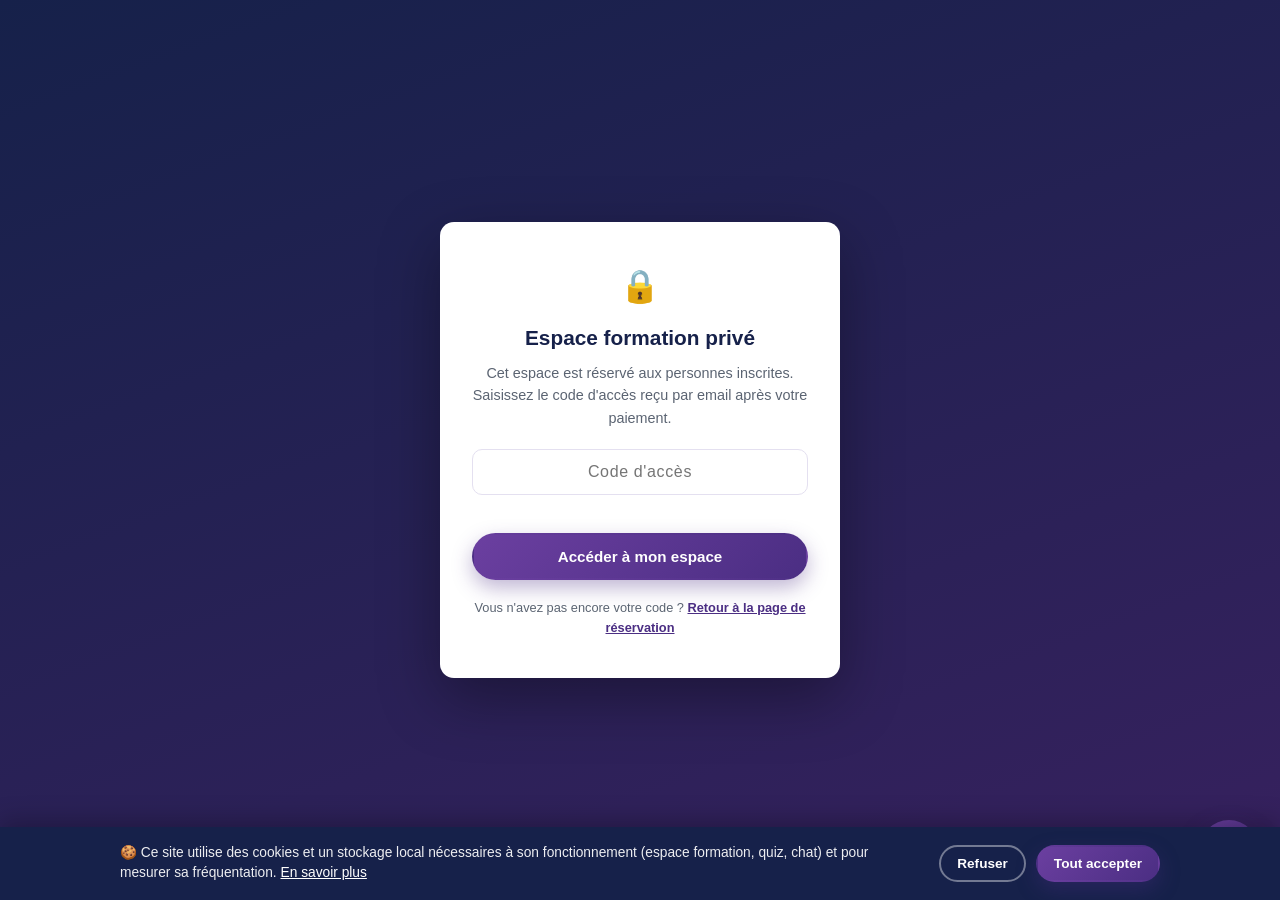
==== commit 1d94b2c0: "Ajoute la banniere cookies RGPD (accepter/refuser) et la page de politique de confidentialite" ====
--- a/espace-prive/index.html
+++ b/espace-prive/index.html
@@ -1037,5 +1037,6 @@
 
 <script src="app.js"></script>
 <script src="../assets/chat-widget.js" defer></script>
+<script src="../assets/cookie-consent.js" data-policy-href="../politique-confidentialite.html" defer></script>
 </body>
 </html>
--- a/assets/style.css
+++ b/assets/style.css
@@ -888,3 +888,34 @@
 .mb-chat-form { display: flex; gap: 8px; padding: 12px; border-top: 1px solid var(--border); background: #fff; }
 .mb-chat-form input { flex: 1; padding: 9px 12px; border: 1px solid var(--border); border-radius: 999px; font-size: 0.86rem; }
 .mb-chat-form button { background: var(--purple); color: #fff; border: none; width: 38px; height: 38px; border-radius: 50%; cursor: pointer; font-size: 1rem; flex-shrink: 0; }
+
+/* ---- Bandeau cookies RGPD ---- */
+.cookie-banner {
+  position: fixed;
+  left: 0;
+  right: 0;
+  bottom: 0;
+  background: var(--navy);
+  color: rgba(255,255,255,0.92);
+  z-index: 400;
+  box-shadow: 0 -6px 24px rgba(0,0,0,0.25);
+}
+.cookie-banner-inner {
+  max-width: 1080px;
+  margin: 0 auto;
+  padding: 16px 20px;
+  display: flex;
+  align-items: center;
+  gap: 20px;
+  flex-wrap: wrap;
+}
+.cookie-banner-inner p {
+  margin: 0;
+  font-size: 0.86rem;
+  flex: 1 1 320px;
+  line-height: 1.5;
+}
+.cookie-banner-inner a { color: #fff; text-decoration: underline; }
+.cookie-banner-actions { display: flex; gap: 10px; flex-shrink: 0; flex-wrap: wrap; }
+.cookie-banner .btn-secondary { background: transparent; border-color: rgba(255,255,255,0.4); color: #fff; }
+.cookie-banner .btn-secondary:hover { border-color: #fff; }
